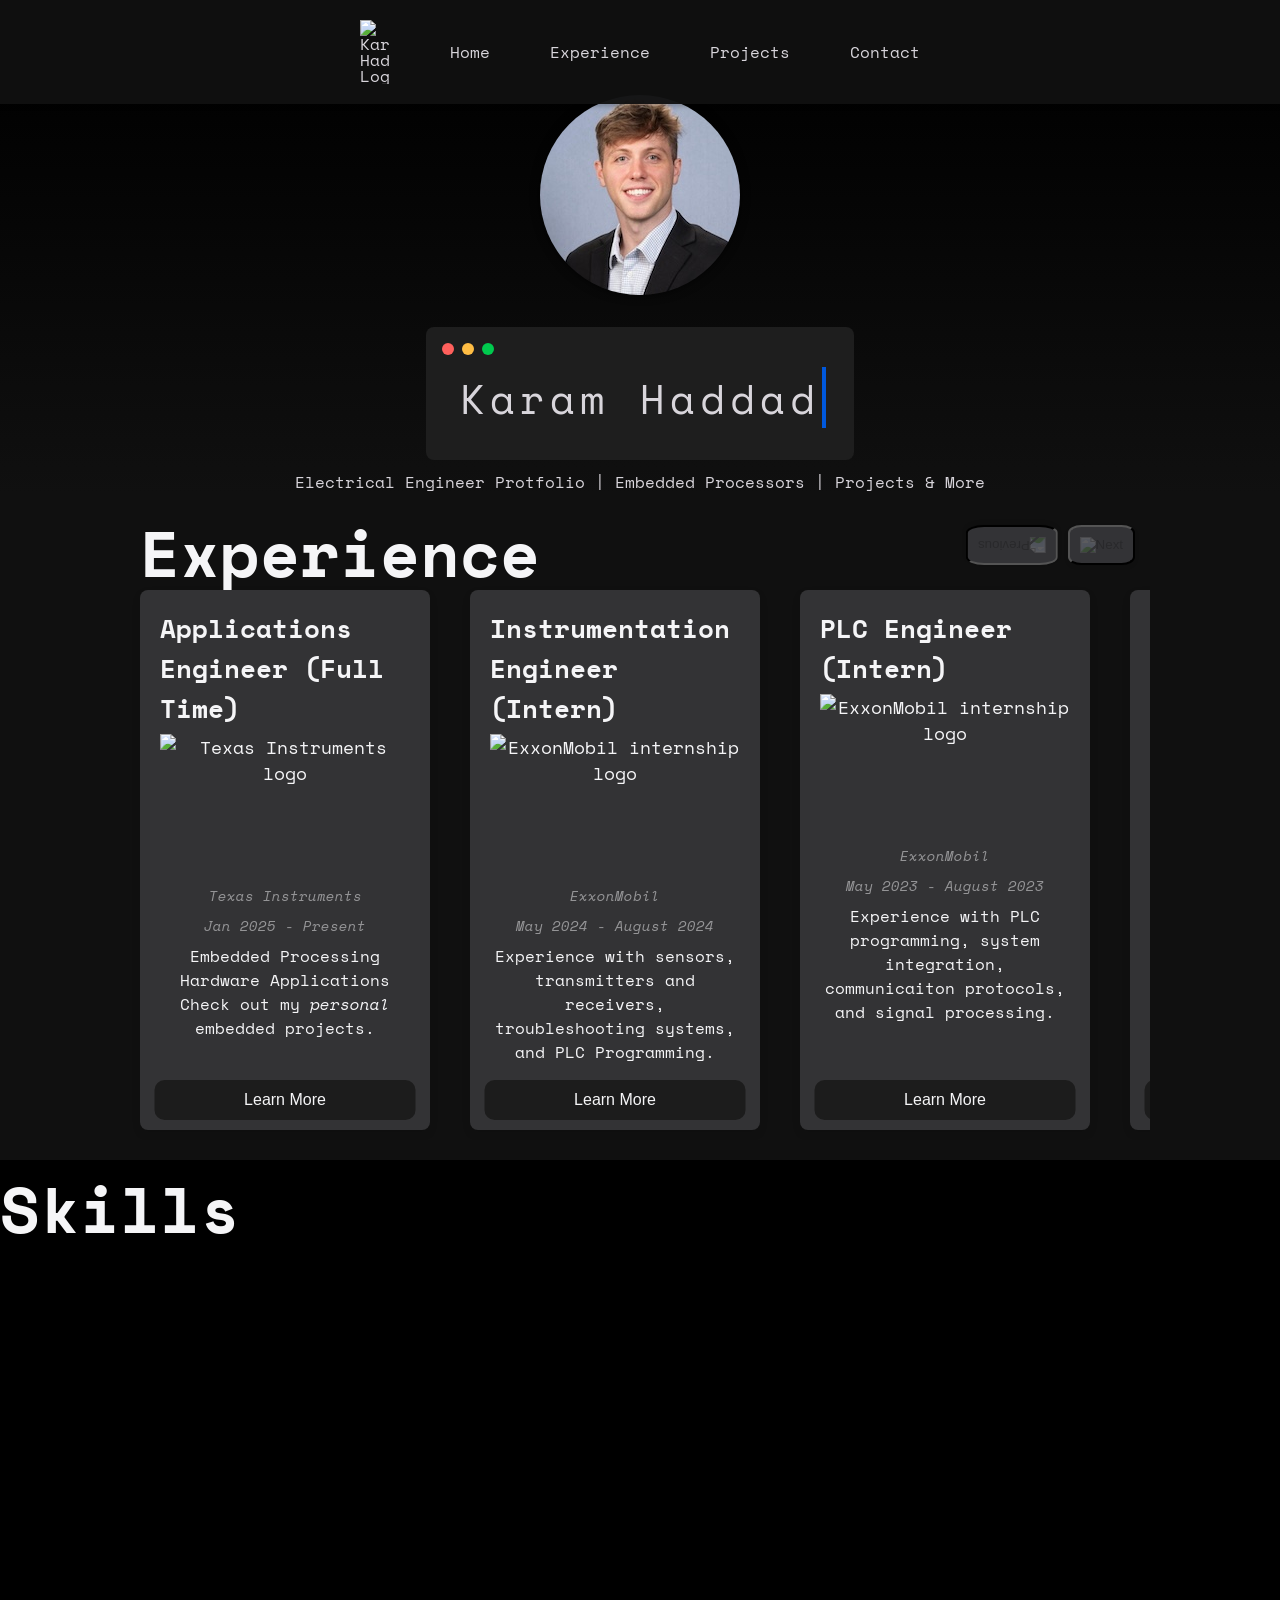
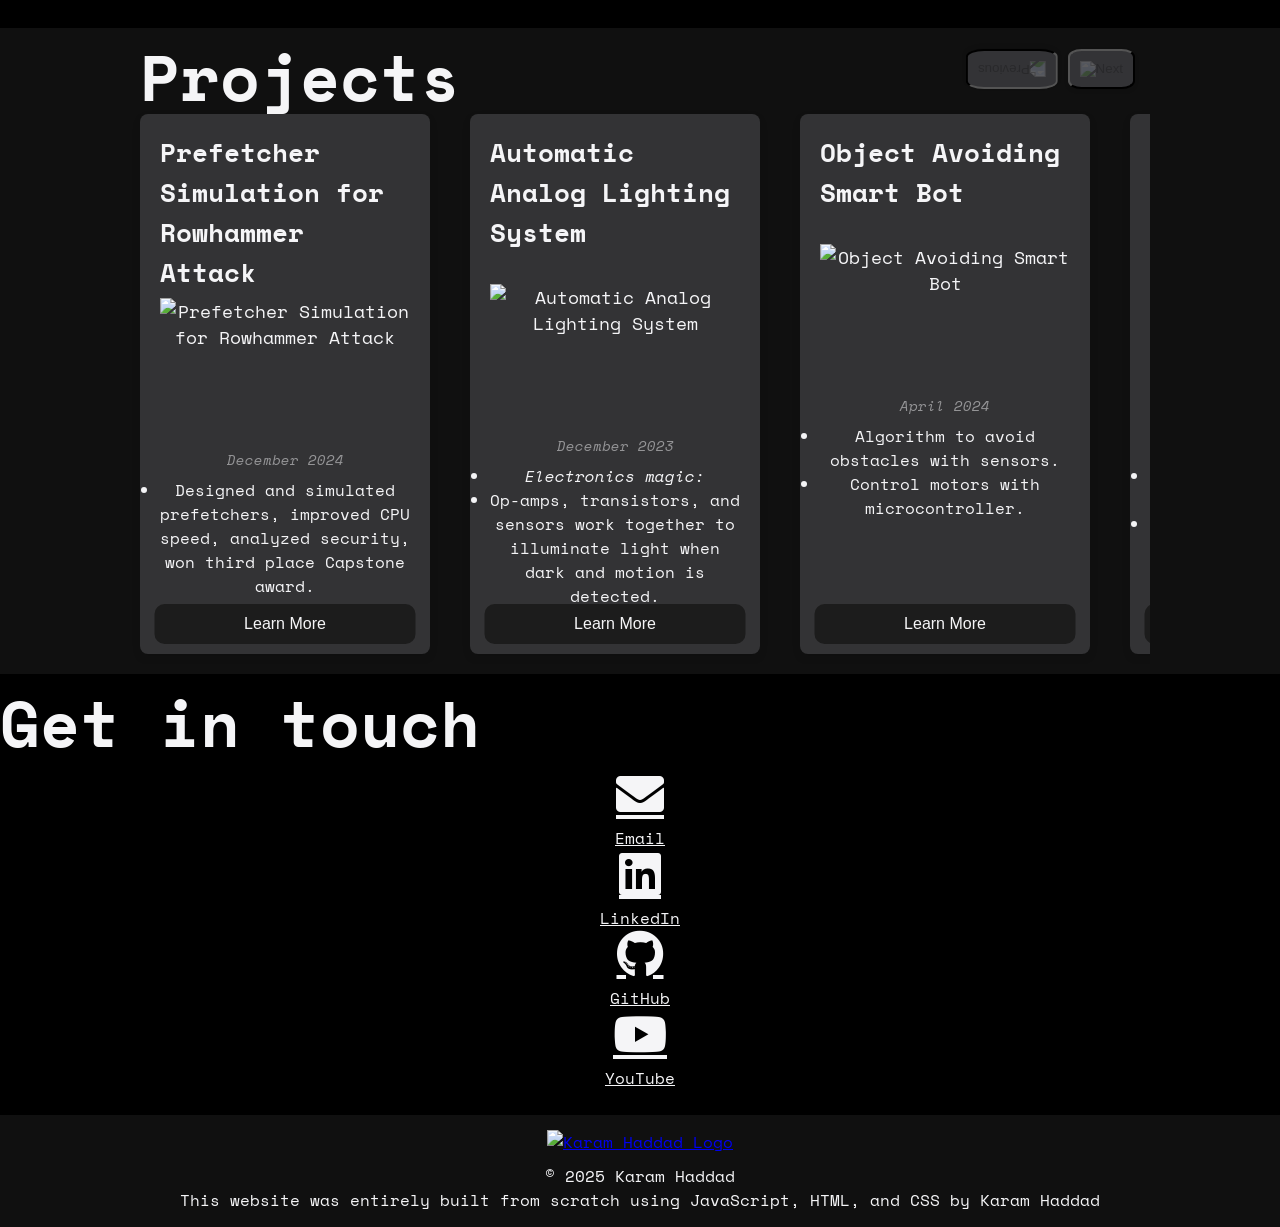
==== index.html @ b3f5550c "exxon more seo, front page has a brief about me now." ====
<!DOCTYPE html>
<html lang="en">
<head>
  <meta charset="UTF-8">
  <meta name="viewport" content="width=device-width, initial-scale=1.0">
  <meta name="description" content="Karam Haddad - Electrical Engineer, and Texas A&M University graduate. Explore my projects, experience, and skills online.">
  <meta name="keywords" content="Karam Haddad, Electrical Engineer, Texas A&M University, engineering projects, portfolio">
  <meta name="author" content="Karam Haddad">
  <meta name="robots" content="index, follow">

  <!-- Open Graph -->
  <meta property="og:title" content="Karam Haddad">
  <meta property="og:description" content="Explore the portfolio of Karam Haddad, featuring engineering projects, and more.">
  <meta property="og:image" content="https://karamhaddad.com/header/kh_logo.png">
  <meta property="og:url" content="https://karamhaddad.com/">

  <!-- Twitter Card -->
  <meta name="twitter:card" content="summary_large_image">
  <meta name="twitter:title" content="Karam Haddad - Electrical Engineer Portfolio">
  <meta name="twitter:description" content="Explore Karam Haddad’s projects and experience in electrical engineering and more.">
  <meta name="twitter:image" content="https://karamhaddad.com/header/kh_logo.png">

  <!-- Canonical URL -->
  <link rel="canonical" href="https://karamhaddad.com/">

  <!-- Structured Data for SEO -->
  <script type="application/ld+json">
  {
    "@context": "https://schema.org",
    "@type": "Person",
    "name": "Karam Haddad",
    "url": "https://karamhaddad.com/",
    "sameAs": [
      "https://www.linkedin.com/in/karamhaddad",
      "https://github.com/karamhaddad",
      "https://www.youtube.com/channel/UCna_nPUbdNWrsZOvGvtCvCA"
    ],
    "jobTitle": "Electrical Engineer",
    "alumniOf": {
      "@type": "CollegeOrUniversity",
      "name": "Texas A&M University"
    }
  }
  </script>

  <!-- Tailwind CSS for styling -->
  <script src="https://cdn.tailwindcss.com"></script>

  <!-- Your CSS Files -->
  <link rel="stylesheet" type="text/css" href="css/style.css">
  <link rel="stylesheet" type="text/css" href="css/nav.css">
  <link rel="stylesheet" type="text/css" href="css/head.css">
  <link rel="stylesheet" type="text/css" href="css/experience.css">
  <link rel="stylesheet" type="text/css" href="css/contact.css">
  <link rel="stylesheet" href="scroll_progress/scroll_progress.css">

  <title>Karam Haddad - Electrical Engineer Portfolio</title>

  <link rel="icon" type="image/x-icon" href="header/kh_logo.png">
  
  <!-- Font Awesome -->
  <link rel="stylesheet" href="https://cdnjs.cloudflare.com/ajax/libs/font-awesome/5.15.3/css/all.min.css">
  
  <!-- Include Space Mono from Google Fonts -->
  <link href="https://fonts.googleapis.com/css2?family=Space+Mono:wght@400;700&display=swap" rel="stylesheet">
  
  <!-- Global Font Settings -->
  <style>
    /* Set Space Mono as the default font for the entire body */
    body {
      font-family: 'Space Mono', monospace;
    }
    /* Ensure the #skills section uses Space Mono (overriding Tailwind classes) */
    #skills {
      font-family: 'Space Mono', monospace !important;
    }
  </style>
</head>
<body>
  <!-- Skip to content link for accessibility -->
  <a class="skip-link" href="#main-content" style="position:absolute; left:-999px; top:-999px;">Skip to main content</a>

  <!-- Progress bar for scrolling -->
  <div class="progress-container">
      <div class="progress-bar" id="myBar"></div>
  </div>

  <header>
    <!-- Navigation -->
    <nav id="nav" role="navigation" aria-label="Main Navigation">
      <!-- Hamburger Menu Icon for Mobile -->
      <div class="hamburger-icon">
          <a href="#home">
              <img src="header/kh_logo.png" alt="Karam Haddad Logo" class="nav-logo" loading="lazy">
          </a>
          <!-- Menu Icon -->
          <div class="menu-icon" onclick="toggleMenu()" aria-label="Toggle navigation menu" tabindex="0">
              <span class="line line1"></span>
              <span class="line line2"></span>
          </div>
      </div>

      <!-- Mobile Menu -->
      <div class="mobile-menu hidden">
          <a href="#home">Home</a>
          <a href="#experience">Experience</a>
          <a href="#projects">Projects</a>
          <a href="#contact">Contact</a>
      </div>
      <!-- Desktop nav menu -->
      <ul class="desktop-menu">
          <li><a href="#home"><img src="header/kh_logo.png" alt="Karam Haddad Logo" class="nav-logo" loading="lazy"></a></li>
          <li><a href="#home">Home</a></li>
          <li><a href="#experience">Experience</a></li>
          <li><a href="#projects">Projects</a></li>
          <li><a href="#contact">Contact</a></li>
      </ul>
    </nav>
  </header>

  <main id="main-content">
    <!-- Home Section -->
    <section id="home" class="about-me">
        <img src="header/karam_haddad_headshot.jpg" alt="Karam Haddad Headshot" class="headshot" loading="lazy">
        <div class="mac-window">
            <div class="traffic-lights">
                <div class="light red"></div>
                <div class="light yellow"></div>
                <div class="light green"></div>
            </div>
            <div class="typewriter">
                <!-- Typewriter effect for name -->
                <h1 id="name">Karam Haddad</h1>
            </div>
        </div>
        <!-- Uncomment if you wish to include the resume button -->
        <!--
        <a href="https://docs.google.com/document/d/1ZLVUx_X2Up4vq6tpXCSxZeAjEZB9d59mdhuybr0AU9k/edit?usp=sharing" target="_blank">
            <button class="button-64" role="button"><span class="text">My Resume</span></button>
        </a>
        -->
        <p class="about-me-tagline mt-2 text-lg text-gray-300 text-center">
        Electrical Engineer Protfolio | Embedded Processors | Projects & More</p>
    </section>

    <!-- Experience Section -->
    <section id="experience" class="experience">
        <div class="header-container">
            <div class="title-container">
                <h1 id="top-page-exp">Experience</h1>
                <div class="btns">
                    <button id="exp-pre-btn" class="pre-btn"><img src="images/arrow.png" alt="Previous" loading="lazy"></button>
                    <button id="exp-nxt-btn" class="nxt-btn"><img src="images/arrow.png" alt="Next" loading="lazy"></button>
                </div>
            </div>
        </div>
        <section class="experience">
            <div id="experience-container" class="experience-container">
                <div class="experience-card">
                    <div class="experience-info">
                        <h2 class="experience-brand">Applications Engineer (Full Time)</h2>
                        <div class="experience-image">
                            <img src="experience/txn.png" class="experience-thumb" alt="Texas Instruments logo" loading="lazy">
                        </div>
                        <p class="experience-date">
                            <em>Texas Instruments</em>
                        </p>
                        <p class="experience-date">
                            <em>Jan 2025 - Present</em>
                        </p>
                        <p class="experience-description">
                            Embedded Processing Hardware Applications<br>
                            Check out my <em>personal</em> embedded projects.
                        </p>
                    </div>
                    <a href="index.html#projects"><button class="card-btn">Learn More</button></a>
                </div>
                <div class="experience-card">
                    <div class="experience-info">
                        <h2 class="experience-brand">Instrumentation Engineer (Intern)</h2>
                        <div class="experience-image">
                            <img src="experience/ExxonMobil1.webp" class="experience-thumb" alt="ExxonMobil internship logo" loading="lazy">
                        </div>
                        <p class="experience-date">
                            <em>ExxonMobil</em>
                        </p>
                        <p class="experience-date">
                            <em>May 2024 - August 2024</em>
                        </p>
                        <p class="experience-description">
                            Experience with sensors, transmitters and receivers, troubleshooting systems, and PLC Programming.
                        </p>
                    </div>
                    <a href="exxon_experience/exxon.html#instrumentation"><button class="card-btn">Learn More</button></a>
                </div>
                <div class="experience-card">
                    <div class="experience-info">
                        <h2 class="experience-brand">PLC Engineer (Intern)</h2>
                        <div class="experience-image">
                            <img src="experience/ExxonMobil1.webp" class="experience-thumb" alt="ExxonMobil internship logo" loading="lazy">
                        </div>
                        <p class="experience-date">
                            <em>ExxonMobil</em>
                        </p>
                        <p class="experience-date">
                            <em>May 2023 - August 2023</em>
                        </p>
                        <p class="experience-description">
                            Experience with PLC programming, system integration, communicaiton protocols, and signal processing.
                        </p>
                    </div>
                    <a href="exxon_experience/exxon.html"><button class="card-btn">Learn More</button></a>
                </div>

                <div class="experience-card">
                    <div class="experience-info">
                        <h2 class="experience-brand">B.S. in Electrical Engineering</h2>
                        <div class="experience-image">
                            <img src="experience/tamu.png" class="experience-thumb" alt="Texas A&M University logo" loading="lazy">
                        </div>
                        <p class="experience-date">
                            <em>Texas A&M University</em>
                        </p>
                        <p class="experience-date">
                            <em>Fall 2020 - Fall 2024</em>
                        </p>
                        <p class="experience-description">
                            Relevant coursework:<br>
                            Analog Electronics<br>
                            Digital Electronics<br>
                            IC Design<br>
                            Material Electronics<br>
                        </p>
                    </div>
                    <a href="experience.html#tamuelen"><button class="card-btn">Learn More</button></a>
                </div>

                <div class="experience-card">
                    <div class="experience-info">
                        <h2 class="experience-brand">Minor in Computer Science</h2>
                        <div class="experience-image">
                            <img src="experience/tamu.png" class="experience-thumb" alt="Texas A&M University logo" loading="lazy">
                        </div>
                        <p class="experience-date">
                            <em>Texas A&M University</em>
                        </p>
                        <p class="experience-date">
                            <em>Fall 2020 - Fall 2024</em>
                        </p>
                        <p class="experience-description">
                            Relevant coursework:<br>
                            Data Structures and Algorithms<br>
                            Computer Architecture<br>
                            Machine Learning<br>
                        </p>
                    </div>
                    <a href="experience.html#tamucs"><button class="card-btn">Learn More</button></a>
                </div>
            </div>
        </section>
    </section>

    <!-- Skills Section -->
    <section id="skills" class="bg-custom text-white font-sans p-5 text-center">
        <h1 id="top-page-skills">Skills</h1>
        <div class="container mx-auto">
            <div class="grid grid-cols-2 md:grid-cols-3 lg:grid-cols-4 gap-4 justify-center">
                <!-- Technical Skills -->
                <div class="col-span-2 md:col-span-3 lg:col-span-4">
                    <h3 class="font-semibold text-lg">Technical Skills:</h3>
                    <div class="flex flex-wrap gap-2 mt-2 justify-center">
                        <div class="flex items-center gap-2 bg-purple-500 px-3 py-1 rounded">
                            <i class="fas fa-microchip"></i>
                            <span>Embedded Systems</span>
                        </div>
                        <div class="flex items-center gap-2 bg-yellow-600 px-3 py-1 rounded">
                            <i class="fas fa-chart-bar"></i>
                            <span>Data Analysis</span>
                        </div>
                        <div class="flex items-center gap-2 bg-indigo-500 px-3 py-1 rounded">
                            <i class="fas fa-wave-square"></i>
                            <span>Analog/Digital Processing</span>
                        </div>
                        <div class="flex items-center gap-2 bg-pink-500 px-3 py-1 rounded">
                            <i class="fas fa-sliders-h"></i>
                            <span>Control Systems</span>
                        </div>
                        <div class="flex items-center gap-2 bg-green-600 px-3 py-1 rounded">
                            <i class="fas fa-tools"></i>
                            <span>Instrumentation</span>
                        </div>
                    </div>
                </div>
                
                <!-- Programming Languages -->
                <div class="col-span-2 md:col-span-3 lg:col-span-4 mt-4">
                    <h3 class="font-semibold text-lg">Programming Languages:</h3>
                    <div class="flex flex-wrap gap-2 mt-2 justify-center">
                        <div class="flex items-center gap-2 bg-purple-500 px-3 py-1 rounded">
                            <i class="fab fa-cuttlefish"></i><i class="fab fa-plus"></i>
                            <span>C/C++</span>
                        </div>
                        <div class="flex items-center gap-2 bg-yellow-500 px-3 py-1 rounded">
                            <i class="fab fa-python"></i>
                            <span>Python</span>
                        </div>
                        <div class="flex items-center gap-2 bg-red-600 px-3 py-1 rounded">
                            <i class="fab fa-java"></i>
                            <span>Java</span>
                        </div>
                    </div>
                </div>
    
                <!-- Tools and Frameworks -->
                <div class="col-span-2 md:col-span-3 lg:col-span-4 mt-4">
                    <h3 class="font-semibold text-lg">Tools and Frameworks:</h3>
                    <div class="flex flex-wrap gap-2 mt-2 justify-center">
                        <div class="flex items-center gap-2 bg-yellow-400 px-3 py-1 rounded">
                            <i class="fab fa-git-alt"></i>
                            <span>Git</span>
                        </div>
                        <div class="flex items-center gap-2 bg-green-500 px-3 py-1 rounded">
                            <i class="fas fa-plug"></i>
                            <span>Multimeters</span>
                        </div>
                        <div class="flex items-center gap-2 bg-gray-600 px-3 py-1 rounded">
                            <i class="fas fa-terminal"></i>
                            <span>Unix/Linux CL</span>
                        </div>
                        <div class="flex items-center gap-2 bg-red-400 px-3 py-1 rounded">
                            <i class="fab fa-aws"></i>
                            <span>AWS (basics)</span>
                        </div>
                    </div>
                </div>
            </div>
        </div>
    </section>

    <!-- Projects Section -->
    <section id="projects" class="projects">
        <div class="header-container">
            <div class="title-container">
                <h1 id="top-page-projects">Projects</h1>
                <div class="btns">
                    <button id="proj-pre-btn" class="pre-btn"><img src="images/arrow.png" alt="Previous" loading="lazy"></button>
                    <button id="proj-nxt-btn" class="nxt-btn"><img src="images/arrow.png" alt="Next" loading="lazy"></button>
                </div>
            </div>
        </div>
        <section class="experience">
            <div id="projects-container" class="experience-container">
                <div class="experience-card">
                    <div class="experience-info">
                        <h2 class="experience-brand">Prefetcher Simulation for Rowhammer Attack</h2>
                        <div class="experience-image">
                            <img src="projects/pref.png" class="experience-thumb" alt="Prefetcher Simulation for Rowhammer Attack" loading="lazy">
                        </div>
                        <p class="experience-date">
                            <em>December 2024</em>
                        </p>
                        <div class="experience-description">
                            <ul>
                                <li>Designed and simulated prefetchers, improved CPU speed, analyzed security, won third place Capstone award.</li>
                            </ul>
                        </div>
                    </div>
                    <a href="rowhammer_project/prefetcher.html"><button class="card-btn">Learn More</button></a>
                </div>

                <div class="experience-card">
                    <div class="experience-info">
                        <h2 class="experience-brand">Automatic Analog Lighting System</h2><br>
                        <div class="experience-image">
                            <img src="projects/auto_light.png" class="experience-thumb" alt="Automatic Analog Lighting System" loading="lazy">
                        </div>
                        <p class="experience-date">
                            <em>December 2023</em>
                        </p>
                        <div class="experience-description">
                            <ul>
                                <li><em>Electronics magic:</em></li>
                                <li>Op-amps, transistors, and sensors work together to illuminate light when dark and motion is detected.</li>
                            </ul>
                        </div>
                    </div>
                    <a href="projects.html#light"><button class="card-btn">Learn More</button></a>
                </div>

                <div class="experience-card">
                    <div class="experience-info">
                        <h2 class="experience-brand">Object Avoiding Smart Bot</h2><br>
                        <div class="experience-image">
                            <img src="projects/pi_pico.png" class="experience-thumb" alt="Object Avoiding Smart Bot" loading="lazy">
                        </div>
                        <p class="experience-date">
                            <em>April 2024</em>
                        </p>
                        <div class="experience-description">
                            <ul>
                                <li>Algorithm to avoid obstacles with sensors.</li>
                                <li>Control motors with microcontroller.</li>
                            </ul>
                        </div>
                    </div>
                    <a href="car_project/car.html"><button class="card-btn">Learn More</button></a>
                </div>

                <div class="experience-card">
                    <div class="experience-info">
                        <h2 class="experience-brand">Alarm Clock and Weather Tracking</h2><br>
                        <div class="experience-image">
                            <img src="projects/clock.png" class="experience-thumb" alt="Alarm Clock and Weather Tracking" loading="lazy">
                        </div>
                        <p class="experience-date">
                            <em>January 2024</em>
                        </p>
                        <div class="experience-description">
                            <ul>
                                <li>Seven-segment display from scratch.</li>
                                <li>Algorithm for displaying info.</li>
                            </ul>
                        </div>
                    </div>
                    <a href="projects.html#clock"><button class="card-btn">Learn More</button></a>
                </div>

                <div class="experience-card">
                    <div class="experience-info">
                        <h2 class="experience-brand">Web Developing & Portfolio</h2><br>
                        <div class="experience-image">
                            <img src="projects/seo.png" class="experience-thumb" alt="Web Developing & Portfolio" loading="lazy">
                        </div>
                        <p class="experience-date">
                            <em>February 2024</em>
                        </p>
                        <div class="experience-description">
                            Developed websites and helped drive to the top of search engine results.<br>
                            <br>Learned SEO, HTML, CSS, JS.
                        </p>
                    </div>
                    <a href="projects.html#seo"><button class="card-btn">Learn More</button></a>
                </div>
            </div>
        </section>
    </section>

    <!-- Contact Section -->
    <section id="contact" class="bg-custom text-white p-5 py-0 text-center">
        <h1 id="top-page-contact">Get in touch</h1>
        <div class="flex justify-center gap-10">
            <!-- Email -->
            <a href="mailto:karam.haddad.30@gmail.com" class="contact-icon" aria-label="Email">
                <i class="fas fa-envelope fa-3x"></i>
                <span>Email</span>
            </a>

            <!-- LinkedIn -->
            <a href="https://www.linkedin.com/in/karamhaddad" target="_blank" class="contact-icon" aria-label="LinkedIn">
                <i class="fab fa-linkedin fa-3x"></i>
                <span>LinkedIn</span>
            </a>

            <!-- GitHub -->
            <a href="https://github.com/karamhaddad" target="_blank" class="contact-icon" aria-label="GitHub">
                <i class="fab fa-github fa-3x"></i>
                <span>GitHub</span>
            </a>

            <!-- YouTube -->
            <a href="https://www.youtube.com/channel/UCna_nPUbdNWrsZOvGvtCvCA" target="_blank" class="contact-icon" aria-label="YouTube">
                <i class="fab fa-youtube fa-3x"></i>
                <span>YouTube</span>
            </a>
        </div>
    </section>
  </main>

  <footer>
      <a href="#home">
          <img src="header/kh_logo.png" alt="Karam Haddad Logo" class="footer-logo" loading="lazy">
      </a>
      <p>&copy; 2025 Karam Haddad</p>
      <p>This website was entirely built from scratch using JavaScript, HTML, and CSS by Karam Haddad</p>
  </footer>

  <script src="script.js"></script>
  <script src="scroll_progress/scroll_progress.js"></script>
</body>
</html>
---- css/style.css ----
/* Resets margin and padding for all elements */
* {
  margin:0px;
  padding:0px;
}

/* Smooth scrolling behavior for the whole page */
html {
    scroll-behavior: smooth;
    scroll-padding-top: 65px;

    /*scroll bar design vertical.*/
    scrollbar-width: thin; /* Can be "auto", "thin", or "none" */
    scrollbar-color: #555 #333; /* Thumb and track color */
}

/*General styling for body*/
body {
    margin: 0;
    padding: 0;
    background-color: #000000;
}

#top-page-skills{
  font-size: 65px;
  color: #F5F5F7;
}

.bg-custom{
  /*CSS rule for the custom background color TAILWIND*/
  background-color: #000000;
}

.projects{
  background-color: #101010;
}

#top-page-projects{
  z-index:5; /*this is so its above the carousel*/
  margin-bottom: -30px;
  font-size: 65px;
  color: #F5F5F7;
}

footer{
  text-align: center;
  color: #F5F5F7;
  background-color: #101010;
  padding:15px;
}

.footer-logo{
  width: 40px;
  margin:auto;
  padding-bottom:10px; 
}

/* Small screens (phones)*/
@media screen and (max-width: 600px) {
  /*make footer text smaller*/
  footer{
    font-size: 0.8em;
  }
  
}
---- css/nav.css ----
/* Resets margin and padding for all elements */
* {
  margin:0px;
  padding:0px;
}
main#main-content {
  padding-top: 65px; /* Adjust this value based on your nav bar's actual height */
}

/* Styling for the navigation bar DESKTOP============================================================VVVVVV*/
nav {
  /*make the background black but also slightly backdrop blur */
  background-color: rgba(16, 16, 16, 0.96);
  overflow: hidden;
  text-align: center;
  z-index: 10; /* Keeps it above everything */
  position: fixed;
  width:100%;
  top: 0; /* Sticks to the top */
  height: auto;
  box-shadow: 0 3px 4px rgba(0, 0, 0, 0.211); /* Soft shadow */
}

/* Removes default list styles and sets margin and padding for navigation list */
nav ul {
  font-weight: bold;
  padding: 0;
  margin: 0;
  list-style-type: none; /* Removes default bullet points */
}

/* Styling for navigation list items */
nav ul li {
  color:#d8d5db;
  display: inline-block;
  padding: 10px 15px;
  line-height: 1;
  vertical-align: top;
  
  display: flex;
  align-items: center;
  justify-content: center;
  font-weight: 200;
}


/* Hover effect for navigation list items */
nav ul li:hover {
  font-weight: 900;
}

/*END OF DESKTOP NAV DESIGN============================================================^^^^^*/

/*STYLING FOR THE MOBILE NAVIGATION BAR============================================================VVVVV*/
/* Hamburger Icon */
.hamburger-icon {
  display: none;
  cursor: pointer;
  font-size: 30px;
  color: #d8d5db;
}

/* Mobile Menu */
.mobile-menu {
  position: fixed;
  top: 0;
  right: -100%; /* Start off the screen */
  height: 100vh;
  width: 250px;
  background-color: rgba(16, 16, 16, 0.88);
  -webkit-backdrop-filter: blur(10px); /* Add this line first, it fixes blur for Safari*/
   backdrop-filter: blur(10px);  /* This line activates blur*/
  
  transition: right 0.3s ease-out;
  z-index: 19;
  display: flex;
  flex-direction: column;
  padding-top: 45px; /* Adjust based on your nav height */
}

.mobile-menu a {
  padding: 20px;
  color: #d8d5db;
  text-decoration: none;
  border-bottom: 1px solid #444;
  font-size: 20px;
}

.nav-logo{
/*make sure size is good for logo in the nav bar.*/
  width: 30px;
}

.desktop-menu {
  display: flex;
  align-items: center; /* This ensures all items in the menu are vertically centered */
  justify-content: center; /* Center menu items horizontally if needed */
  padding: 0;
  margin: 0;
  list-style-type: none;
}

.desktop-menu a {
  display: flex;
  align-items: center; /* Aligns the text and logo vertically */
  text-decoration: none;
  color: #d8d5db;
  padding: 10px 15px;
}

.menu-icon {
  display: flex;
  flex-direction: column;
  justify-content: space-around;
  margin-top:5px;
  width: 30px;
  height: 20px;
  cursor: pointer;
  z-index: 20; /* Ensures the icon is clickable and above other content */
  margin-right: 10px;
}

.line {
  background-color: #d8d5db;
  height: 3px;
  width: 100%;
  transition: transform 0.5s ease, opacity 0.5s ease; /* Smooth transition for the animation */
}

/* Adjustments for transforming lines into X with perfect intersection */
.menu-icon.open .line1 {
  transform: translateY(1px) rotate(45deg); /* Adjust translateY value for perfect intersection */
}

.menu-icon.open .line2 {
  transform: translateY(-9px) rotate(-45deg); /* Adjust translateY value for perfect intersection */
}
/*END OF MOBILE NAVIGATION BAR STYLING============================================================^^^^^*/

/* Adjusting visibility on smaller screens */
@media (max-width: 768px) {
  nav{
    padding: 6px; /*makes the mobile nav bar a little bigger*/
  }
  .mobile-menu a{
    /*make font slightly smaller*/
    font-size: 1.2em;
  }
  .hamburger-icon {
    display: flex;
    justify-content: space-between;
    padding: 10px 15px;
    z-index: 20; /* Ensure it's higher than the mobile-menu's z-index */
    position: relative; /* z-index works on positioned elements (position:absolute, position:relative, or position:fixed) */
  }
  .desktop-menu {
    display: none;
  }
  .mobile-menu.hidden {
    display: flex;
  }
  .nav-logo{
    margin-left:10px;
  }
}
---- css/head.css ----
/* Resets margin and padding for all elements */
* {
  margin:0px;
  padding:0px;
}

/* Styling for the profile section */
.about-me{
  margin: 0;
  padding: 0;
  width: 100%;
  background-image: linear-gradient(rgba(0, 0, 0, 0.75), rgb(16, 16, 16)),
  url(../banner.jpeg);
  background-size: cover;
  background-position: center;

  color:#d8d5db;
  display: flex;
  flex-direction: column;
  align-items: center;
  justify-content: center;
  text-align: center;
}

.headshot{
  border-radius: 50%; /* Makes the image round */
  width: 200px;
  height: 200px;
  box-shadow: 0px 0px 10px 0px rgba(0,0,0,0.75);
  margin-top: 30px;
}

.mac-window{
  background: #1e1e1e;
  border-radius:8px;
  padding: 2rem;
  padding-top: 2.5rem; /*to make room for the traffic light*/
  position:relative;
  margin: 2rem auto 10px auto; /*top, right, bottom, left.*/
  width: max-content;
}
.traffic-lights {
  /* Styling for the window control buttons */
  position: absolute;
  top: 1rem;
  left: 1rem;
  display: flex;
  gap: 0.5rem;
}
.traffic-lights .light {
  /* Common styling for all lights */
  height: 12px;
  width: 12px;
  border-radius: 50%;
}
.light.red {
  background: #ff605c;
}
.light.yellow {
  background: #ffbd44;
}
.light.green {
  background: #00ca4e;
}

/*typewriter effect*/
@keyframes typing {
  /*Typing effect from nothing to full width text.*/
  from { width: 0; }
  to { width: 100%; }
}
@keyframes blink-caret {
  /*Blinking cursor effect from transparent to colored.*/
  from, to { border-color: transparent; } 
  50% { border-color: #0058DD; }
}
.typewriter h1 {
  /* Styling for typewriter effect */
  font-weight:normal; /*instead of usual bold for h1*/
  padding-top:2px;
  font-size: 2.5em;

  overflow: hidden;
  white-space: nowrap; /*keeps it on one line*/
  margin: 0 auto; /*centers it*/
  letter-spacing: .15em; 
  animation: typing 3s steps(12, end) forwards, blink-caret 1s step-end infinite;
  border-right: .1em solid #0058DD; /* The typewriter cursor */
}

/* BUTTON CSS RESUME */

.text{
  font-size: 1.2em;
  font-color: #F5F5F7;
}

.button-64 {
  margin-bottom: 35px;
  margin-top:10px;

  align-items: center;
  background-image: linear-gradient(144deg,#f02ea9, #e92ef0 50%,#af2ef0);
  border: 0;
  border-radius: 8px;
  box-shadow: rgba(152, 65, 252, 1) 0 9px 35px -13px;
  box-sizing: border-box;
  display: flex;
  justify-content: center;
  line-height: 1em;
  z-index: 100;
  padding: 3px; /*outline outside the button*/
  text-decoration: none;
  user-select: none;
  -webkit-user-select: none;
  touch-action: manipulation;
  white-space: nowrap;
  cursor: pointer;
}

.button-64:active,
.button-64:hover {
  outline: 0;
}

.button-64 span {
  background-color: #1e1e1e;
  border-radius: 6px;
  height: 100%;
  transition: 300ms;
  padding:10px;
}

.button-64:hover span {
  background: none;
}
/*make the button-64 itself smaller not the text inside it*/

/*END OF BUTTON CSS*/

/* Small screens (phones)*/
@media (max-width: 600px) {
  /*all h1 needs to be smaller on phones*/
  h1{
    font-size: 2.5em !important;
  }
  /*make headshot smaller*/
  .headshot{
    width: 160px;
    height: 160px;
  }
  .button-85{
    font-size: 0.8em !important;
  }
  .typewriter h1{
    /*make it important*/
    font-size: 30px !important;
  }
}
---- css/experience.css ----
/*CAROUSEL OF THIS SECTION ALSO APPLIES TO THE PROJECTS SECTION*/
/* Resets margin and padding for all elements */
* {
  margin:0px;
  padding:0px;
}

#top-page-exp{
  z-index:5; /*this is so its above the carousel*/
  margin-bottom: -30px; /*lower it to get to the carousel*/
  font-size: 65px;
  color:#F5F5F7;
}

/* Styling for the Experience section */
.experience {
  position: relative;
  background-color: #101010;
  padding: 10px 0;
}

.experience-container {
  display: grid;
  grid-template-columns: 1fr 1fr;
  gap: 20px;
  width: 100%; /*this line is used to make the container full width*/
  max-width: 1000px; /*TODO: check later to make it always full and centered*/
  margin: auto;
  text-align: center;

  display: flex;
  overflow-x: auto; /* Allows horizontal scrolling */
  scroll-snap-type: x mandatory; /* Enables snapping */
  -webkit-overflow-scrolling: touch; /* Smooth scrolling on touch devices */
  scroll-padding-left: 14vw; /*adjusted to show a little of the prev and next card.*/

  /*styling for the bar itself*/
  scrollbar-width: thin; /* "auto" or "thin" */
  scrollbar-color: #555 #333; /* thumb and track color */
}

.experience-details {
  background-color: #2d3142;
  border-radius: 15px;
  color: #d8d5db;
  box-shadow: 0px 5px 15px rgba(0, 0, 0, 0.3);
  padding: 20px;
  display: flex;
  flex-direction: column;
  justify-content: flex-start; /* Aligns children to the start */
  align-items: center; /* Center aligns children horizontally */
  height: 100%; /* Ensure this is set to allow space distribution */
}

.experience-details ul {

}

.experience-details li {
  text-align: center; /* Aligns text to the left */
}

.company-img {
  width: 100%;
  height: auto;
  align-self: center; /* Center logo in the grid area */
  justify-self: center; /* Center logo in the grid area */
}

.experience-brand {
  font-weight: 900;
  /*make margin top -5, bottom 0, left and right auto, so it centers it*/
  margin: -2px auto 6px auto;
  text-align: left;
}

/*STYLING FOR THE CAROUSEL-----------=-=-=-=-=-=-=-=-=-=-=-=-=-=-=-=-=-=-=-=-=-=-=*/
.experience{
  position: relative;
  overflow: hidden;
} 
.experience-container {
  padding:10px;
  display: flex;
  overflow-x: auto;
  scroll-behavior: smooth;
  overflow-y: hidden; /* Prevent vertical scrolling */
}


.experience-card {
  position:relative;
  
  flex: 0 0 auto; /* first two numbers are for flex-grow and flex-shrink, the last one is for flex-basis which helps to set the width of the card */
  width: 250px;
  height: 500px;
  margin-right: 20px;
  padding: 20px; /* Add padding */
  padding-bottom:500;
  background-color: #333335; /*CHANGE LATER Add background color */
  border-radius: 8px; /* Round the corners */
  box-shadow: 0 4px 8px rgba(0,0,0,0.1); /* Add a shadow */
  transition: transform 0.3s ease, box-shadow 0.3s ease; /* Smooth transitions */

  scroll-snap-align: start; /* Snaps the start of the element to the scroll container's snapport */

}

.experience-image {
  position: relative; /*this line is used to position the discount tag and the button*/
  width: 100%;
  height: 150px;
  overflow: hidden; /*this line is used to hide the overflowing content*/
  object-fit: contain; /*this line is used to make the image fit the container*/
}

.experience-thumb {
width: 100%;
height: 100%;
object-fit: contain; /*this line is used to make the image fit the container*/
}

.experience-info{
  color: #F5F5F7;
  display: flex;
  flex-direction: column; /*this helps us align everything vertically in a flex*/
  align-items: center; /*center all items inside*/

  font-size: 1.1em;
}

.experience-date {
  display: block; /* Ensure these are on new lines */
  width: 100%;
  height: 20px;
  line-height: 10px;
  overflow: hidden;
  opacity: 0.5;
  margin-bottom: 3px;
  margin-top:7px;
  font-size: 0.8em;
}

.experience-description{
  display: block; /* Ensure these are on new lines */
  margin-bottom: 10px; /* Add a bit of margin below each */
  font-weight: 900;
  font-size: 0.9em;
  font-weight:normal;
}

.card-btn {
  /*this section is used to style the button*/
  position: absolute;
  bottom: 0;
  left:50%;
  transform: translateX(-50%);
  margin-bottom:10px;

  font-size:1em;

  border: none;
  width: 90%;
  border-radius: 10px;
  height: 40px;
  background: #1c1c1c;
  color: #F5F5F7;

  transition: box-shadow 0.3s ease-in-out; /* Add transition to the box-shadow property */
}
.card-btn:hover {
  background: #525252;
}

.header-container{
  margin: 0 auto; /*top and bottom margin 0... left and right are auto, so centers it.*/
  max-width: 1000px;
  display: flex;
  justify-content: center;
}

.title-container {
  width:100%;
  display: flex;
  justify-content: space-between;
  align-items: flex-end;
}

.btns {
  display: flex;
  justify-content: flex-end;
  width: 100%;
  margin-left: 2vw; /* Default for smaller screens */
}

.pre-btn, .nxt-btn {
  margin:5px;/*margin left is 0 and margin right is 5px*/
  padding:10px;
  background-color: #333336;
  border-radius: 20%;
  box-shadow: 0 2px 4px rgba(0, 0, 0, 0.1); /* Subtle drop shadow, adjust as needed */
}

.pre-btn{
  transform: rotate(180deg);
}

.pre-btn img, .nxt-btn img {
  opacity: 0.2; /*this line is used to make the previous and next buttons less visible*/
  transition: opacity 0.3s ease-in-out; /* Add a transition to the opacity property */
}

.pre-btn:hover img, .nxt-btn:hover img {
    opacity: 1;
}

/* Small screens (phones)*/
@media (max-width: 600px) { /* Adjust the max-width as needed for targeting phone screens */
  .title-container {
    align-items: center;
    justify-content: center;
  }
  #top-page-exp{
    margin-bottom: 0px;
  }
  .btns {
    display:none; /*no need for the buttons when on the phone*/
  }
  #top-page-projects{
    margin: 0 auto; /*top bottom margin is 0. left and right auto, to center it*/
  }
  /*make experience card smaller*/
  .experience-card {
    width: 200px;
    height: 450px;
    padding-bottom:450px;
  }
  /*make experience text*/
  .experience-info{
    font-size: 0.9em;
  }
  /*make experience button smaller*/
  .card-btn {
    height: 30px;
    font-size: 0.86em;
  }
}
---- css/contact.css ----
/* Resets margin and padding for all elements */
* {
  margin:0px;
  padding:0px;
}

/* Contact Section Styling */
#contact {
  margin-bottom:25px;
  background-color: #000000; /* Custom background color */
  color: #F5F5F7;
}
#top-page-contact{
  font-size: 65px;
  color: #F5F5F7;
}

.contact-icon {
  display: flex;
  flex-direction: column;
  align-items: center;
  color: #F5F5F7;
  transition: transform 0.3s ease;
}

.contact-icon i {
  transition: color 0.3s ease;
}

.contact-icon span {
  margin-top: 8px;
}

/* Hover Effects for Icons */
.contact-icon:hover {
  transform: translateY(-5px);
}

.contact-icon:hover i.fa-envelope {
  color: #dd4b39; /* Email icon hover color */
}

.contact-icon:hover i.fa-github {
  color: #6cc644; /* GitHub icon hover color */
}

.contact-icon:hover i.fa-linkedin {
  color: #0077b5; /* LinkedIn icon hover color */
}

.contact-icon:hover i.fa-youtube {
  color: #b2071d; /* YouTube icon hover color */
}

/* Small screens (phones)*/
@media (max-width: 600px) {
  /*make the contact icons and text below it smaller*/
  .contact-icon {
    font-size: 0.8em;
  }
}
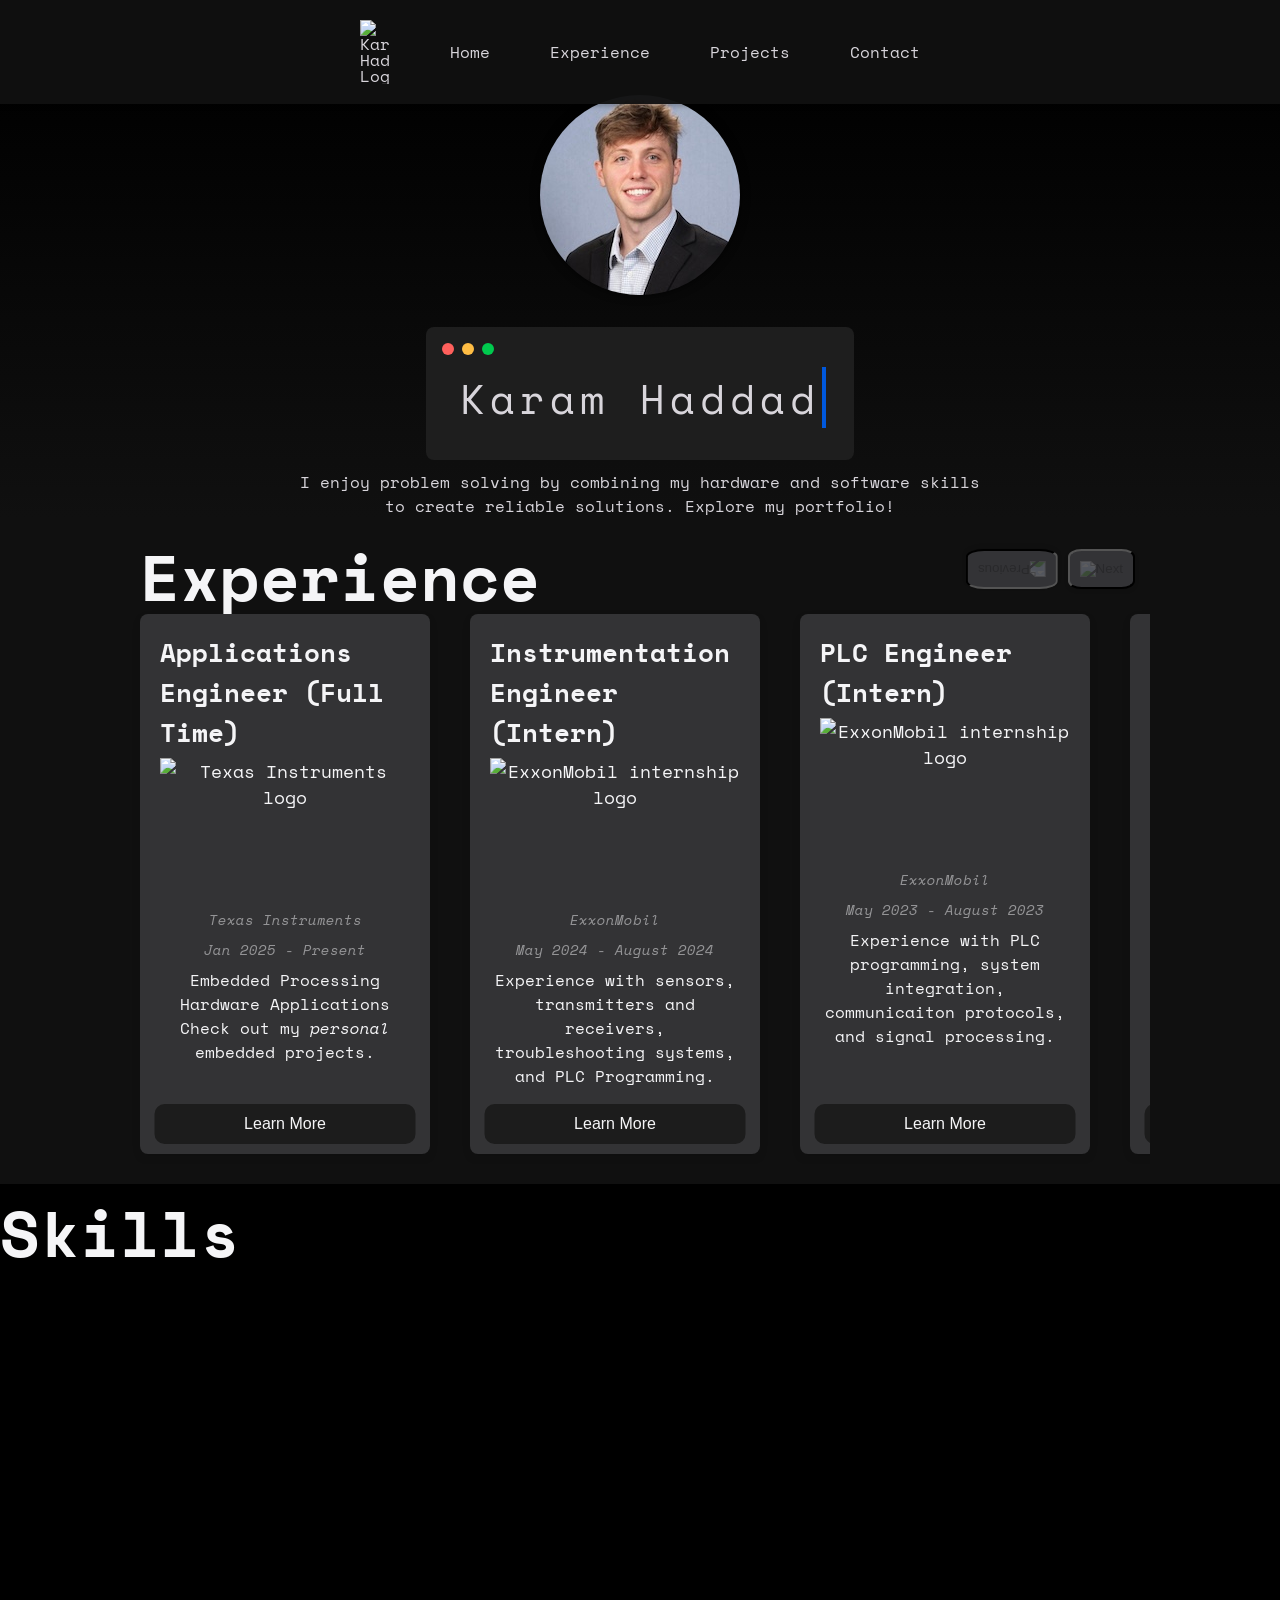
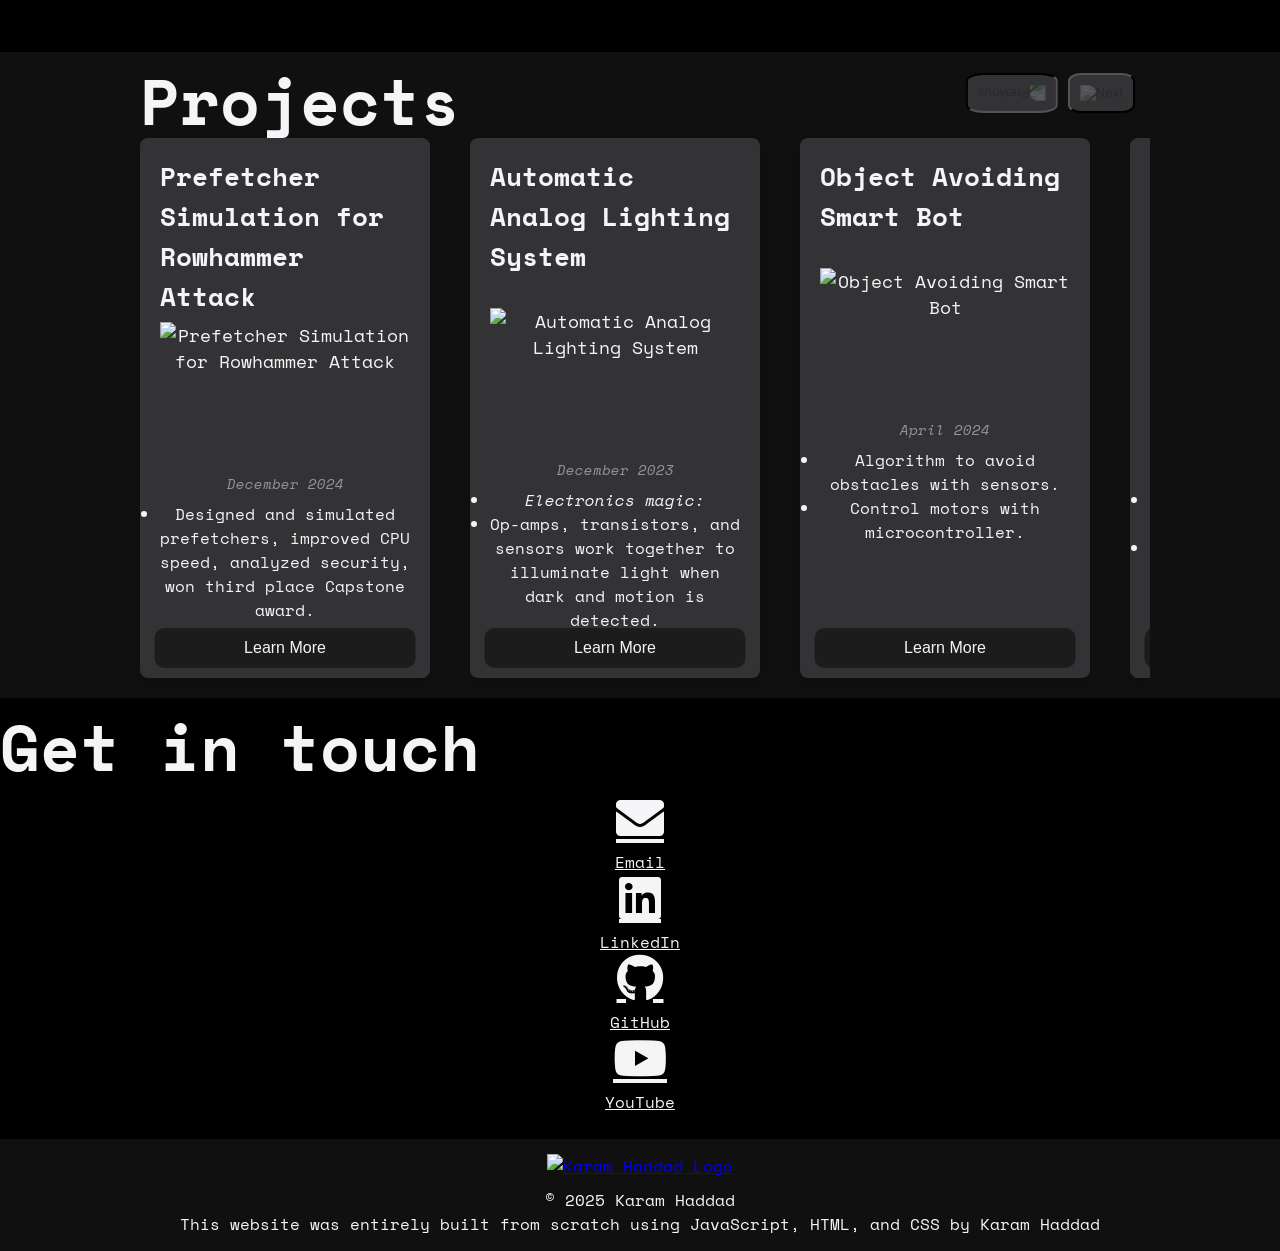
==== commit f6ea492c: "about me added" ====
--- a/index.html
+++ b/index.html
@@ -139,8 +139,8 @@
             <button class="button-64" role="button"><span class="text">My Resume</span></button>
         </a>
         -->
-        <p class="about-me-tagline mt-2 text-lg text-gray-300 text-center">
-        Electrical Engineer Protfolio | Embedded Processors | Projects & More</p>
+        <p class="about-me-tagline mt-2 text-base text-gray-300 text-center px-10">
+            I enjoy problem solving by combining my hardware and software skills <br>to create reliable solutions. Explore my portfolio!</p>
     </section>
 
     <!-- Experience Section -->
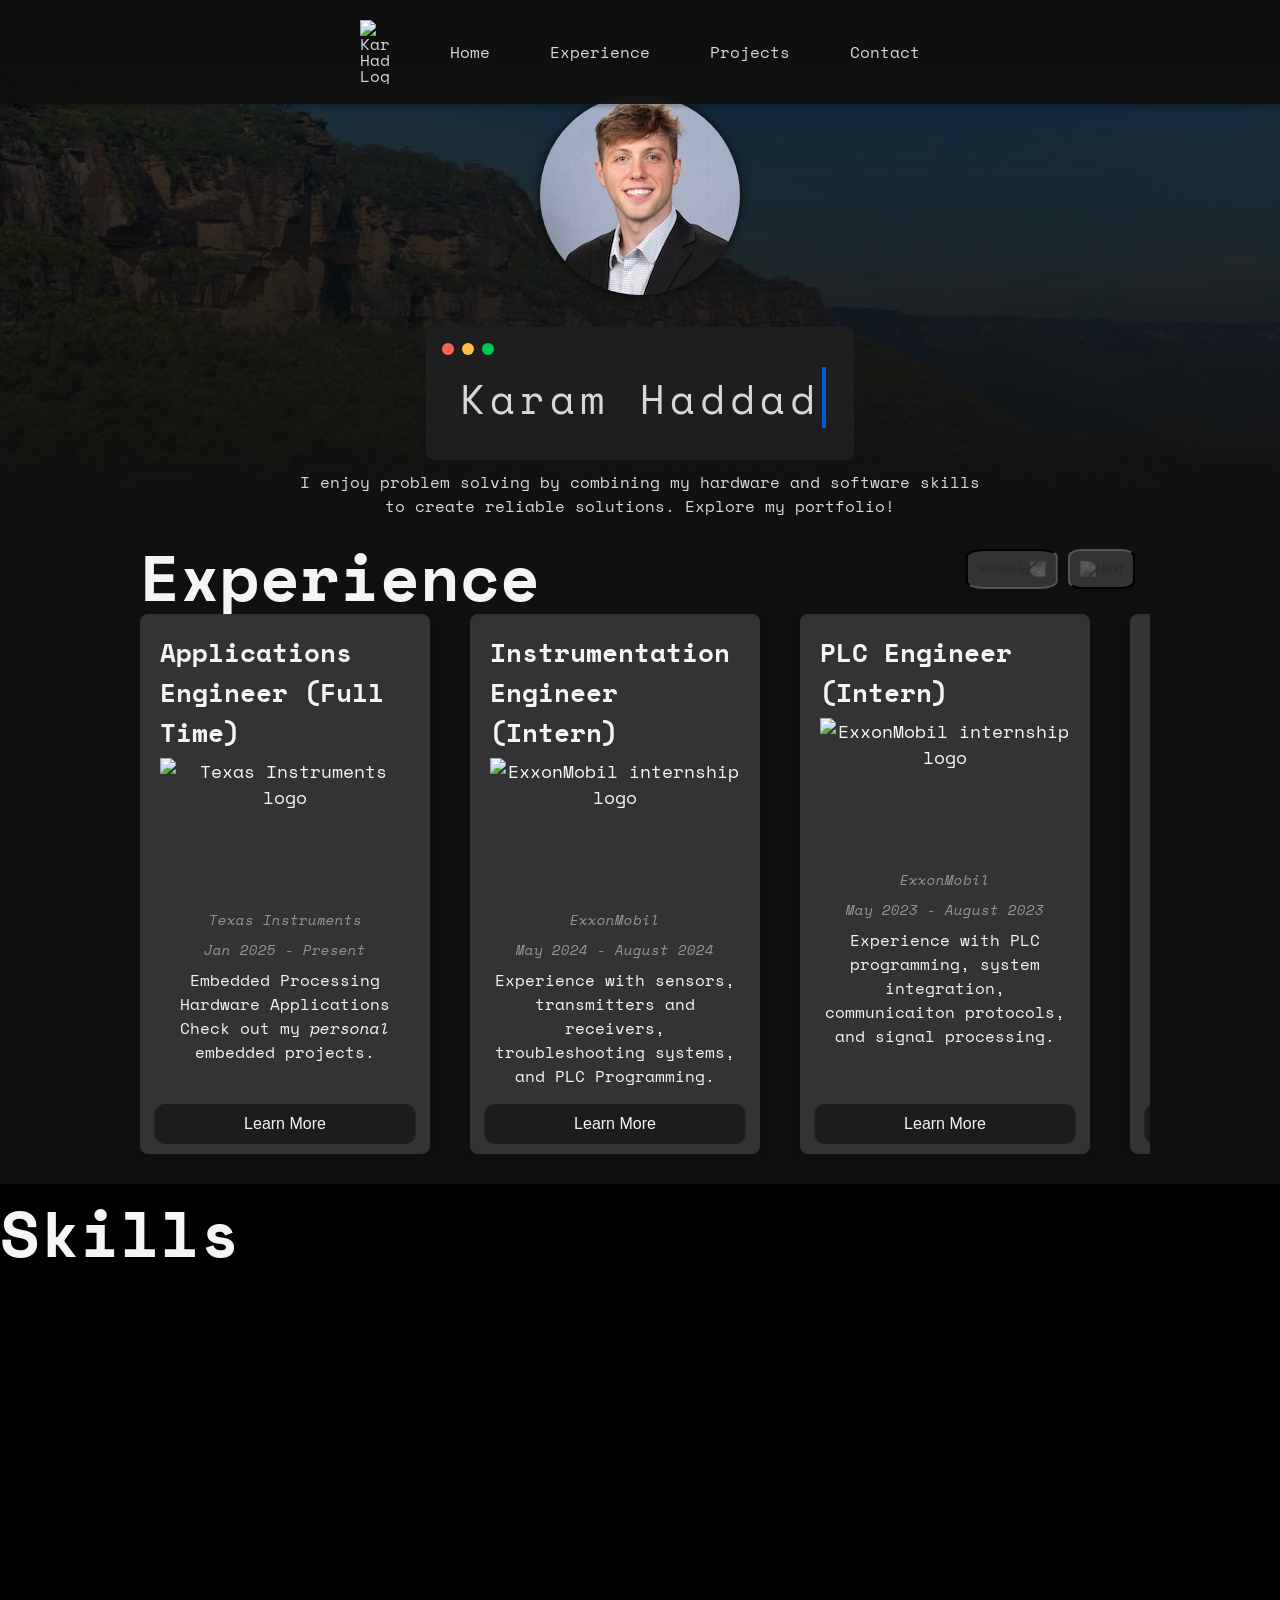
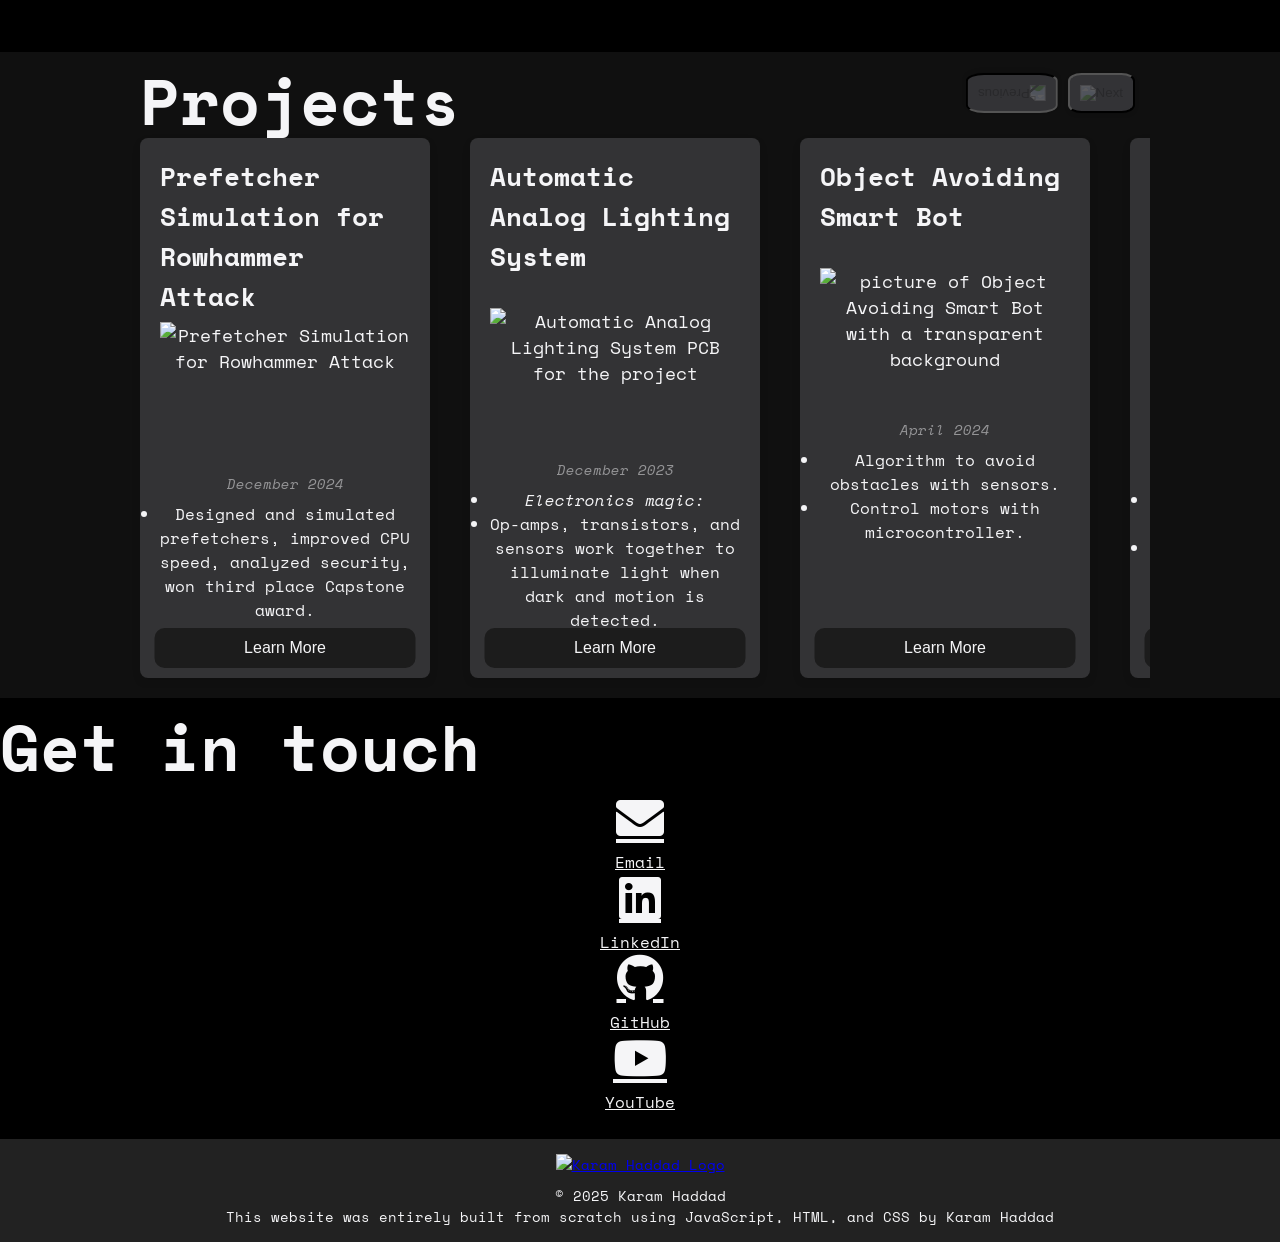
==== commit 76b0ec9f: "Changed background pic" ====
--- a/index.html
+++ b/index.html
@@ -372,7 +372,7 @@
                     <div class="experience-info">
                         <h2 class="experience-brand">Automatic Analog Lighting System</h2><br>
                         <div class="experience-image">
-                            <img src="projects/auto_light.png" class="experience-thumb" alt="Automatic Analog Lighting System" loading="lazy">
+                            <img src="projects/auto_light.png" class="experience-thumb" alt="Automatic Analog Lighting System PCB for the project" loading="lazy">
                         </div>
                         <p class="experience-date">
                             <em>December 2023</em>
@@ -391,7 +391,7 @@
                     <div class="experience-info">
                         <h2 class="experience-brand">Object Avoiding Smart Bot</h2><br>
                         <div class="experience-image">
-                            <img src="projects/pi_pico.png" class="experience-thumb" alt="Object Avoiding Smart Bot" loading="lazy">
+                            <img src="projects/pi_pico.png" class="experience-thumb" alt="picture of Object Avoiding Smart Bot with a transparent background" loading="lazy">
                         </div>
                         <p class="experience-date">
                             <em>April 2024</em>
@@ -410,7 +410,7 @@
                     <div class="experience-info">
                         <h2 class="experience-brand">Alarm Clock and Weather Tracking</h2><br>
                         <div class="experience-image">
-                            <img src="projects/clock.png" class="experience-thumb" alt="Alarm Clock and Weather Tracking" loading="lazy">
+                            <img src="projects/clock.png" class="experience-thumb" alt="Alarm Clock and Weather Tracking LED screen DIY" loading="lazy">
                         </div>
                         <p class="experience-date">
                             <em>January 2024</em>
@@ -429,7 +429,7 @@
                     <div class="experience-info">
                         <h2 class="experience-brand">Web Developing & Portfolio</h2><br>
                         <div class="experience-image">
-                            <img src="projects/seo.png" class="experience-thumb" alt="Web Developing & Portfolio" loading="lazy">
+                            <img src="projects/seo.png" class="experience-thumb" alt="Web Developing & Portfolio SEO colorful picture" loading="lazy">
                         </div>
                         <p class="experience-date">
                             <em>February 2024</em>
--- a/css/style.css
+++ b/css/style.css
@@ -43,14 +43,16 @@
 }
 
 footer{
+  margin-top:15px;
   text-align: center;
   color: #F5F5F7;
-  background-color: #101010;
+  background-color: #222222;
   padding:15px;
+  font-size: 0.9em;
 }
 
 .footer-logo{
-  width: 40px;
+  width: 30px;
   margin:auto;
   padding-bottom:10px; 
 }
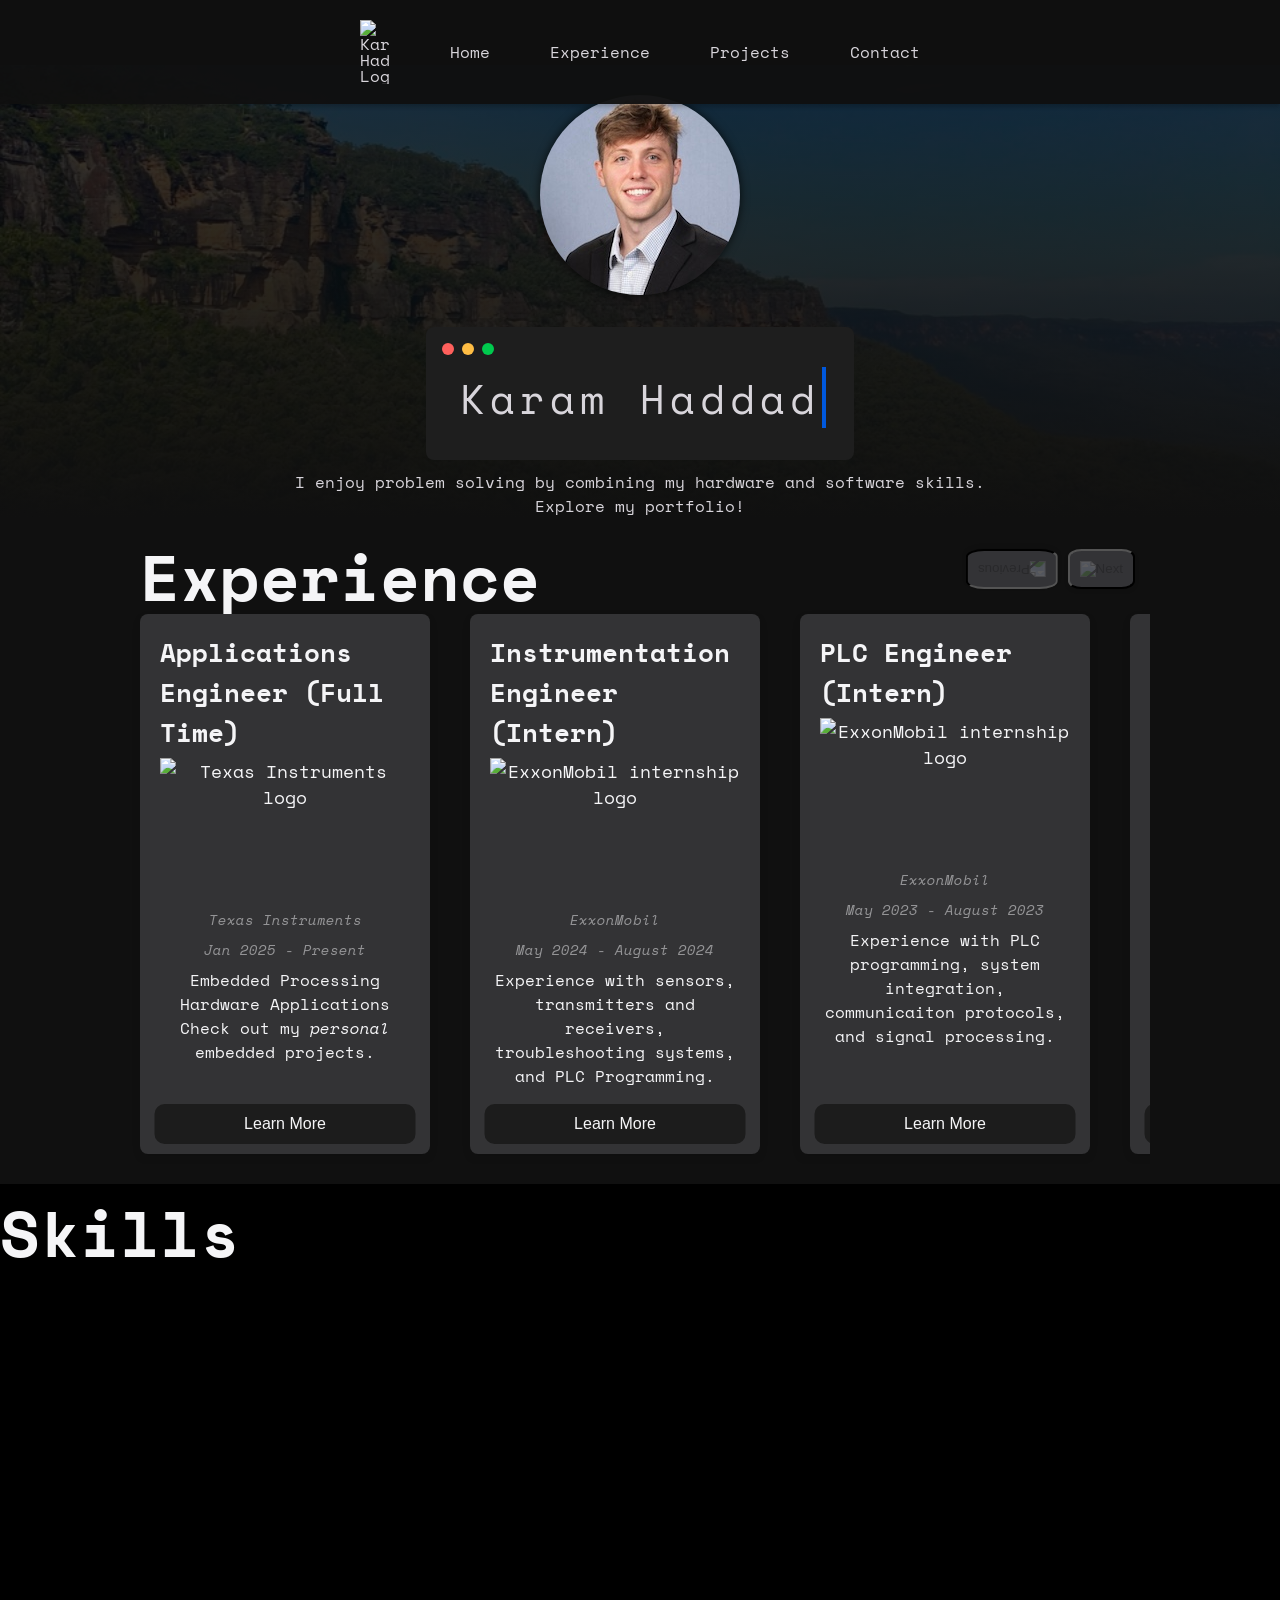
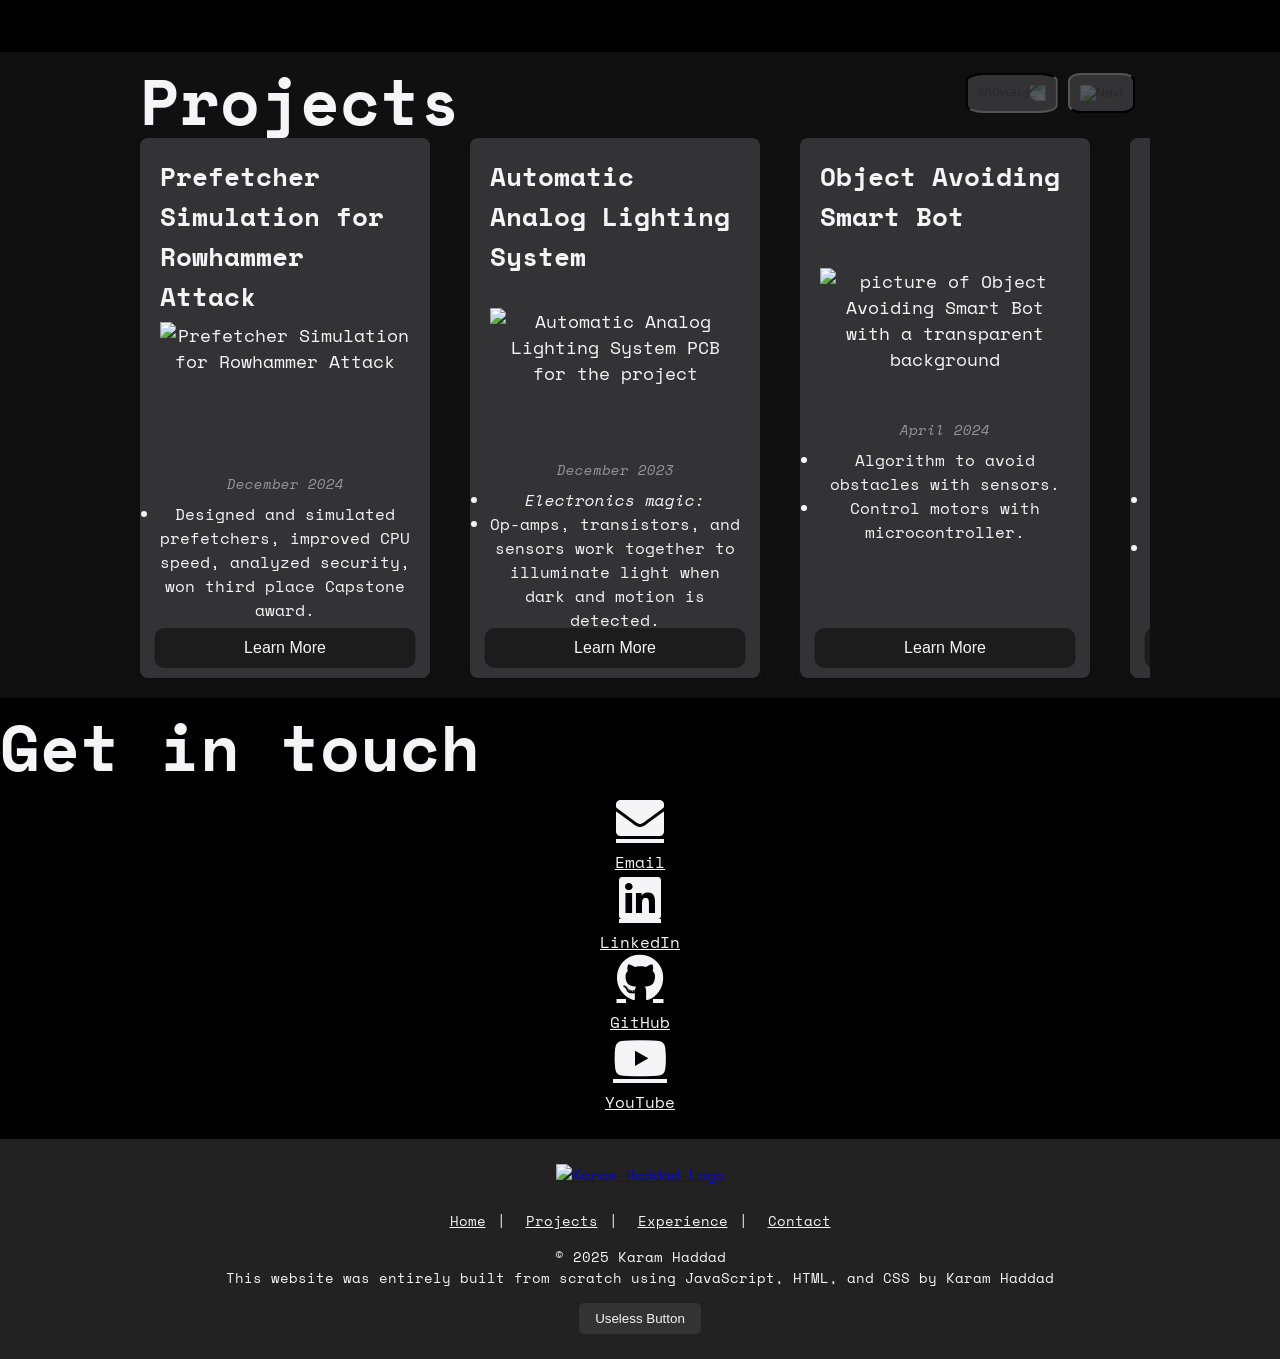
==== commit b0957ece: "added the useless button feature" ====
--- a/index.html
+++ b/index.html
@@ -17,7 +17,7 @@
   <!-- Twitter Card -->
   <meta name="twitter:card" content="summary_large_image">
   <meta name="twitter:title" content="Karam Haddad - Electrical Engineer Portfolio">
-  <meta name="twitter:description" content="Explore Karam Haddad’s projects and experience in electrical engineering and more.">
+  <meta name="twitter:description" content="Explore Karam Haddad's projects and experience in electrical engineering and more.">
   <meta name="twitter:image" content="https://karamhaddad.com/header/kh_logo.png">
 
   <!-- Canonical URL -->
@@ -140,7 +140,7 @@
         </a>
         -->
         <p class="about-me-tagline mt-2 text-base text-gray-300 text-center px-10">
-            I enjoy problem solving by combining my hardware and software skills <br>to create reliable solutions. Explore my portfolio!</p>
+            I enjoy problem solving by combining my hardware and software skills.<br>Explore my portfolio!</p>
     </section>
 
     <!-- Experience Section -->
@@ -477,11 +477,20 @@
   </main>
 
   <footer>
+    <div class="footer-content">
       <a href="#home">
-          <img src="header/kh_logo.png" alt="Karam Haddad Logo" class="footer-logo" loading="lazy">
+        <img src="header/kh_logo.png" alt="Karam Haddad Logo" class="footer-logo" loading="lazy">
       </a>
+      <div class="footer-links">
+        <a href="index.html#home">Home</a>
+        <a href="index.html#projects">Projects</a>
+        <a href="index.html#experience">Experience</a>
+        <a href="index.html#contact">Contact</a>
+      </div>
       <p>&copy; 2025 Karam Haddad</p>
       <p>This website was entirely built from scratch using JavaScript, HTML, and CSS by Karam Haddad</p>
+      <button id="useless-button" class="useless-button">Useless Button</button>
+    </div>
   </footer>
 
   <script src="script.js"></script>
--- a/css/style.css
+++ b/css/style.css
@@ -42,26 +42,96 @@
   color: #F5F5F7;
 }
 
-footer{
-  margin-top:15px;
+/* Footer Styling */
+footer {
+  margin-top: 15px;
   text-align: center;
   color: #F5F5F7;
   background-color: #222222;
-  padding:15px;
+  padding: 25px 15px;
   font-size: 0.9em;
 }
 
-.footer-logo{
-  width: 30px;
-  margin:auto;
-  padding-bottom:10px; 
+.footer-content {
+  max-width: 1200px;
+  margin: 0 auto;
 }
 
-/* Small screens (phones)*/
+.footer-logo {
+  width: 30px;
+  margin: auto;
+  padding-bottom: 10px;
+}
+
+.footer-links {
+  display: flex;
+  justify-content: center;
+  gap: 20px;
+  margin: 15px 0;
+}
+
+.footer-links a {
+  color: #F5F5F7;
+  text-decoration: underline;
+  transition: opacity 0.3s ease;
+  position: relative;
+  padding: 0 10px;
+}
+
+.footer-links a:not(:last-child)::after {
+  content: '|';
+  position: absolute;
+  right: -10px;
+  color: #F5F5F7;
+  text-decoration: none;
+}
+
+.footer-links a:hover {
+  opacity: 0.7;
+}
+
+/* Mobile Responsiveness */
 @media screen and (max-width: 600px) {
-  /*make footer text smaller*/
-  footer{
+  footer {
     font-size: 0.8em;
+    padding: 20px 10px;
   }
   
+  .footer-links {
+    flex-wrap: wrap;
+    gap: 15px;
+  }
+  
+  .footer-logo {
+    width: 25px;
+    padding-bottom: 10px;
+  }
+  
+  .footer-links a {
+    padding: 0 8px;
+  }
+  
+  .footer-links a:not(:last-child)::after {
+    right: -8px;
+  }
+}
+
+.useless-button {
+  margin-top: 15px;
+  padding: 8px 16px;
+  background-color: #333;
+  color: #F5F5F7;
+  border: none;
+  border-radius: 5px;
+  cursor: pointer;
+  transition: all 0.3s ease;
+}
+
+.useless-button:hover {
+  background-color: #444;
+  transform: scale(1.05);
+}
+
+.useless-button:active {
+  transform: scale(0.95);
 }
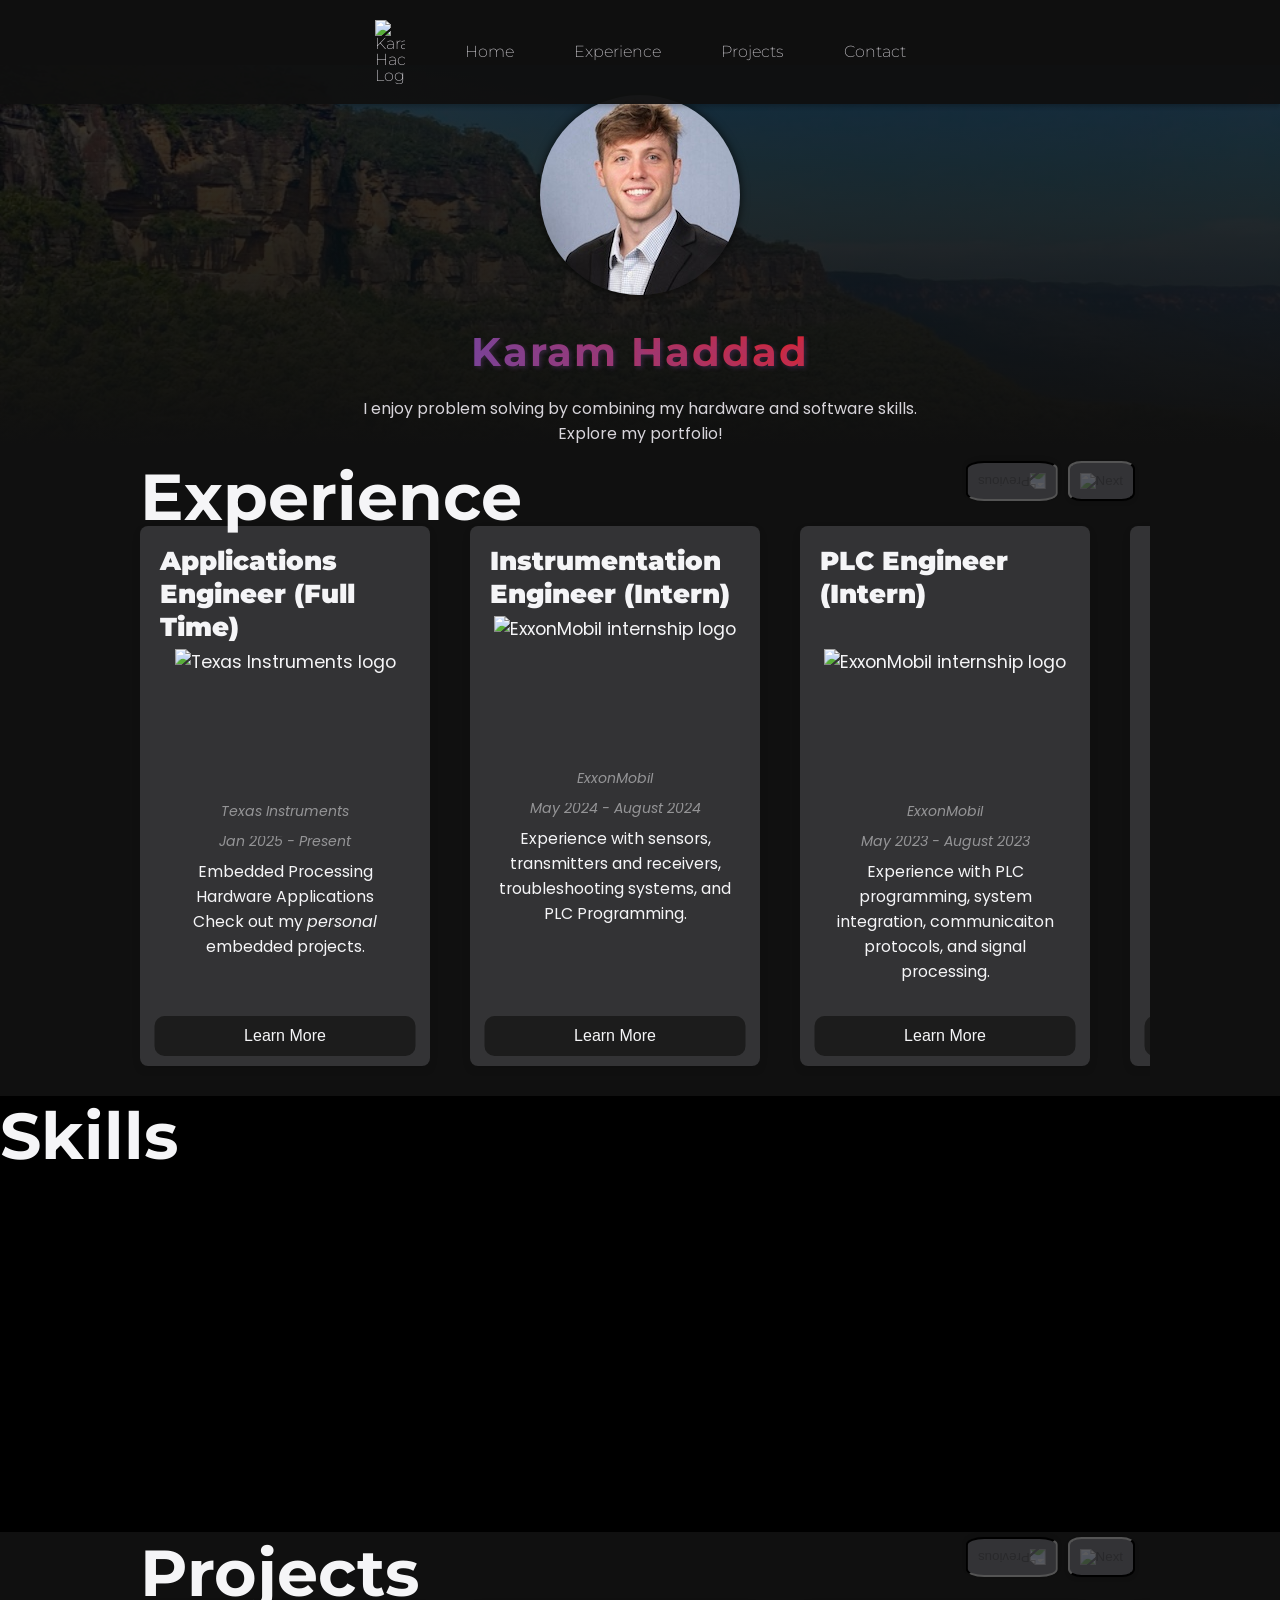
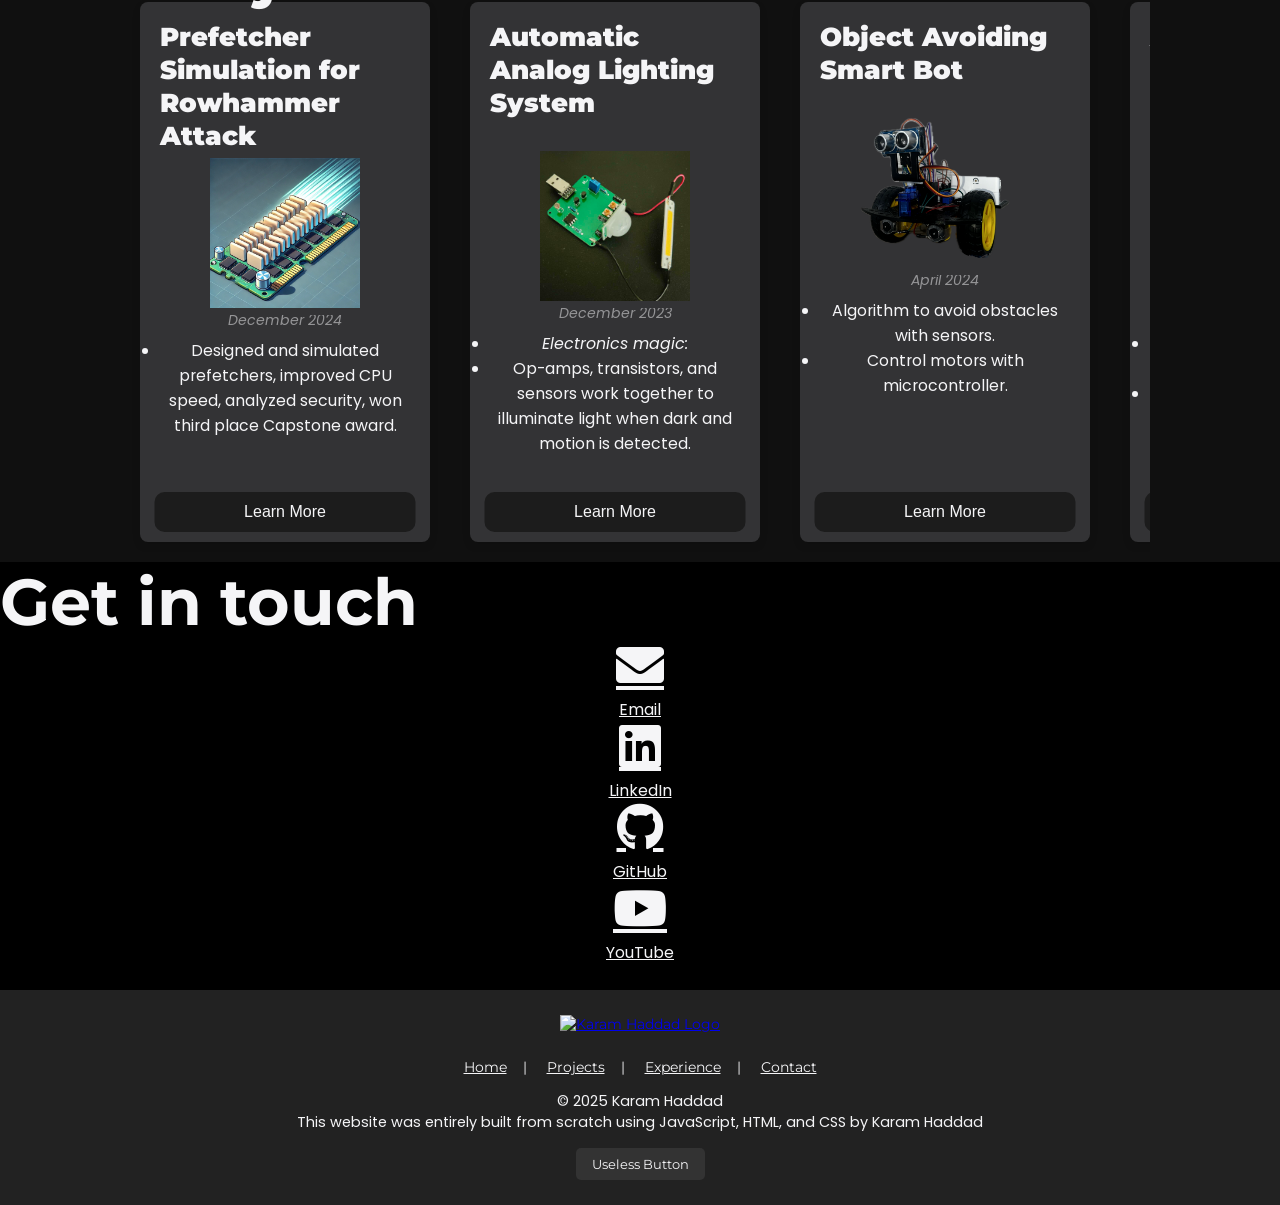
==== commit cc582d9f: "changed font everywhere" ====
--- a/index.html
+++ b/index.html
@@ -75,15 +75,89 @@
       font-family: 'Space Mono', monospace !important;
     }
   </style>
+
+  <!-- Add after the meta tags in the head section -->
+  <link href="https://fonts.googleapis.com/css2?family=Montserrat:wght@400;500;600;700&family=Poppins:wght@300;400;500;600;700&display=swap" rel="stylesheet">
+
+  <!-- Add before the Tailwind CSS script -->
+  <style>
+    body {
+      font-family: 'Poppins', sans-serif;
+    }
+    
+    nav, 
+    .mobile-menu,
+    .desktop-menu,
+    footer,
+    .footer-content,
+    .footer-links,
+    .useless-button {
+      font-family: 'Montserrat', sans-serif;
+    }
+    
+    h1, h2, h3, h4, h5, h6, 
+    .section-title, 
+    .card-title, 
+    .feature-title,
+    .skill,
+    .button,
+    .cta-button {
+      font-family: 'Montserrat', sans-serif;
+    }
+    
+    p, 
+    .card-description, 
+    .feature-description,
+    li,
+    .about-me-tagline {
+      font-family: 'Poppins', sans-serif;
+    }
+  </style>
+
+  <!-- Replace the typewriter section with the gradient animation -->
+  <style>
+    /* Remove typewriter animation */
+    .mac-window {
+      background: #1e1e1e;
+      border-radius: 8px;
+      padding: 2rem;
+      padding-top: 2.5rem;
+      position: relative;
+      margin: 2rem auto 10px auto;
+      width: max-width: 90%;
+    }
+    
+    /* Add gradient animation for the name */
+    .gradient-name {
+      font-size: 2.5em;
+      font-weight: 700;
+      margin-bottom: 20px;
+      font-family: 'Montserrat', sans-serif;
+      background: linear-gradient(to right, #7b4397, #dc2430, #7b4397);
+      background-size: 200% auto;
+      -webkit-background-clip: text;
+      -webkit-text-fill-color: transparent;
+      background-clip: text;
+      text-shadow: 2px 2px 4px rgba(123, 67, 151, 0.3);
+      letter-spacing: 2px;
+      animation: gradient 3s linear infinite;
+    }
+    
+    @keyframes gradient {
+      to {
+        background-position: 200% center;
+      }
+    }
+  </style>
 </head>
 <body>
+  <!-- Progress Bar for Scrolling -->
+  <div class="progress-container">
+    <div class="progress-bar" id="myBar"></div>
+  </div>
+
   <!-- Skip to content link for accessibility -->
   <a class="skip-link" href="#main-content" style="position:absolute; left:-999px; top:-999px;">Skip to main content</a>
-
-  <!-- Progress bar for scrolling -->
-  <div class="progress-container">
-      <div class="progress-bar" id="myBar"></div>
-  </div>
 
   <header>
     <!-- Navigation -->
@@ -122,23 +196,7 @@
     <!-- Home Section -->
     <section id="home" class="about-me">
         <img src="header/karam_haddad_headshot.jpg" alt="Karam Haddad Headshot" class="headshot" loading="lazy">
-        <div class="mac-window">
-            <div class="traffic-lights">
-                <div class="light red"></div>
-                <div class="light yellow"></div>
-                <div class="light green"></div>
-            </div>
-            <div class="typewriter">
-                <!-- Typewriter effect for name -->
-                <h1 id="name">Karam Haddad</h1>
-            </div>
-        </div>
-        <!-- Uncomment if you wish to include the resume button -->
-        <!--
-        <a href="https://docs.google.com/document/d/1ZLVUx_X2Up4vq6tpXCSxZeAjEZB9d59mdhuybr0AU9k/edit?usp=sharing" target="_blank">
-            <button class="button-64" role="button"><span class="text">My Resume</span></button>
-        </a>
-        -->
+        <h1 class="gradient-name">Karam Haddad</h1>
         <p class="about-me-tagline mt-2 text-base text-gray-300 text-center px-10">
             I enjoy problem solving by combining my hardware and software skills.<br>Explore my portfolio!</p>
     </section>
@@ -195,7 +253,7 @@
                 </div>
                 <div class="experience-card">
                     <div class="experience-info">
-                        <h2 class="experience-brand">PLC Engineer (Intern)</h2>
+                        <h2 class="experience-brand">PLC Engineer (Intern)<br><br></h2>
                         <div class="experience-image">
                             <img src="experience/ExxonMobil1.webp" class="experience-thumb" alt="ExxonMobil internship logo" loading="lazy">
                         </div>
--- a/css/nav.css
+++ b/css/nav.css
@@ -9,6 +9,7 @@
 
 /* Styling for the navigation bar DESKTOP============================================================VVVVVV*/
 nav {
+  font-family: 'Montserrat', sans-serif;
   /*make the background black but also slightly backdrop blur */
   background-color: rgba(16, 16, 16, 0.96);
   overflow: hidden;
@@ -79,6 +80,7 @@
 }
 
 .mobile-menu a {
+  font-family: 'Montserrat', sans-serif;
   padding: 20px;
   color: #d8d5db;
   text-decoration: none;
@@ -106,6 +108,11 @@
   text-decoration: none;
   color: #d8d5db;
   padding: 10px 15px;
+}
+
+.desktop-menu li {
+  font-family: 'Montserrat', sans-serif;
+  /* Rest of properties remain the same */
 }
 
 .menu-icon {
--- a/css/head.css
+++ b/css/head.css
@@ -30,15 +30,17 @@
   margin-top: 30px;
 }
 
-.mac-window{
+.mac-window {
   background: #1e1e1e;
-  border-radius:8px;
+  border-radius: 8px;
   padding: 2rem;
   padding-top: 2.5rem; /*to make room for the traffic light*/
-  position:relative;
+  position: relative;
   margin: 2rem auto 10px auto; /*top, right, bottom, left.*/
-  width: max-content;
+  max-width: 90%;
+  width: auto;
 }
+
 .traffic-lights {
   /* Styling for the window control buttons */
   position: absolute;
@@ -47,45 +49,46 @@
   display: flex;
   gap: 0.5rem;
 }
+
 .traffic-lights .light {
   /* Common styling for all lights */
   height: 12px;
   width: 12px;
   border-radius: 50%;
 }
+
 .light.red {
   background: #ff605c;
 }
+
 .light.yellow {
   background: #ffbd44;
 }
+
 .light.green {
   background: #00ca4e;
 }
 
-/*typewriter effect*/
-@keyframes typing {
-  /*Typing effect from nothing to full width text.*/
-  from { width: 0; }
-  to { width: 100%; }
+/* Add gradient animation for the name */
+.gradient-name {
+  font-size: 3em; /* Increased size since it's no longer in a container */
+  font-weight: 700;
+  margin: 2rem auto 20px auto; /* Add some margin to replace the window spacing */
+  font-family: 'Montserrat', sans-serif;
+  background: linear-gradient(to right, #7b4397, #dc2430, #7b4397);
+  background-size: 200% auto;
+  -webkit-background-clip: text;
+  -webkit-text-fill-color: transparent;
+  background-clip: text;
+  text-shadow: 2px 2px 4px rgba(123, 67, 151, 0.3);
+  letter-spacing: 2px;
+  animation: gradient 3s linear infinite;
 }
-@keyframes blink-caret {
-  /*Blinking cursor effect from transparent to colored.*/
-  from, to { border-color: transparent; } 
-  50% { border-color: #0058DD; }
-}
-.typewriter h1 {
-  /* Styling for typewriter effect */
-  font-weight:normal; /*instead of usual bold for h1*/
-  padding-top:2px;
-  font-size: 2.5em;
 
-  overflow: hidden;
-  white-space: nowrap; /*keeps it on one line*/
-  margin: 0 auto; /*centers it*/
-  letter-spacing: .15em; 
-  animation: typing 3s steps(12, end) forwards, blink-caret 1s step-end infinite;
-  border-right: .1em solid #0058DD; /* The typewriter cursor */
+@keyframes gradient {
+  to {
+    background-position: 200% center;
+  }
 }
 
 /* BUTTON CSS RESUME */
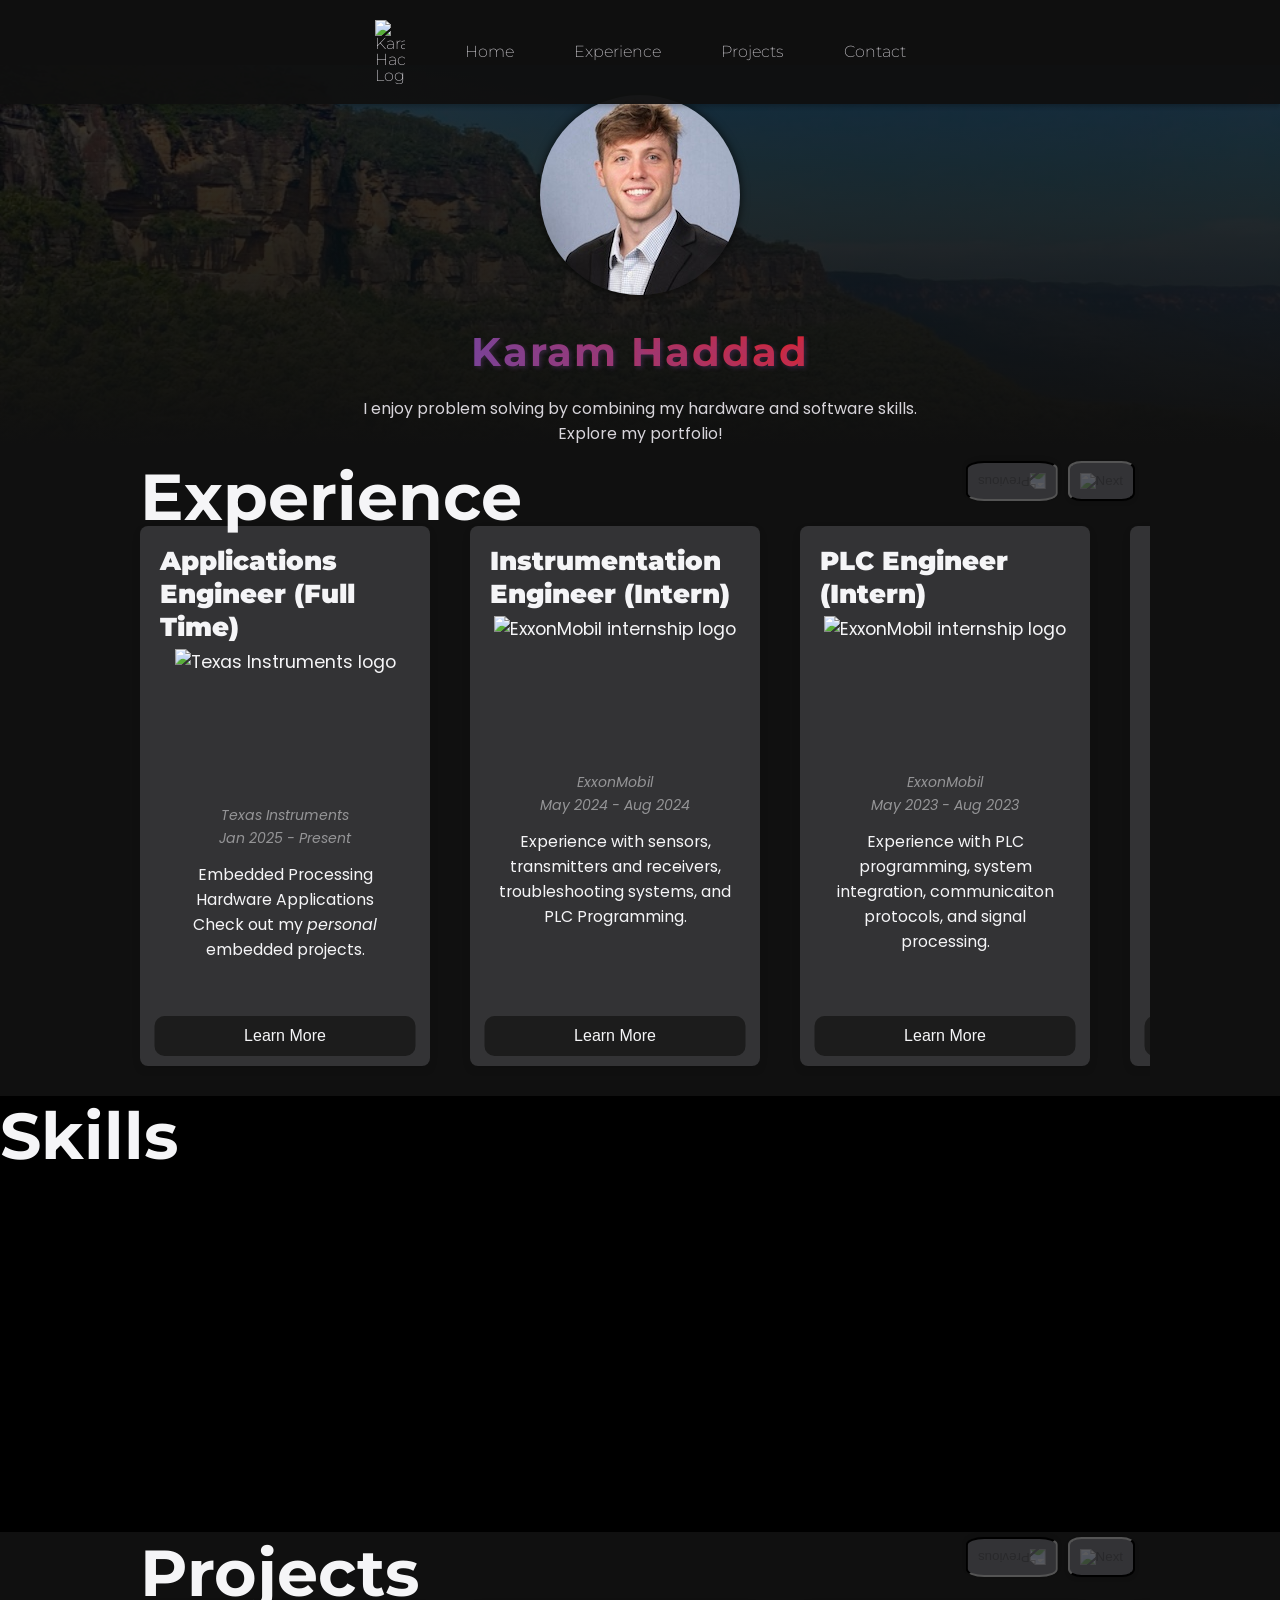
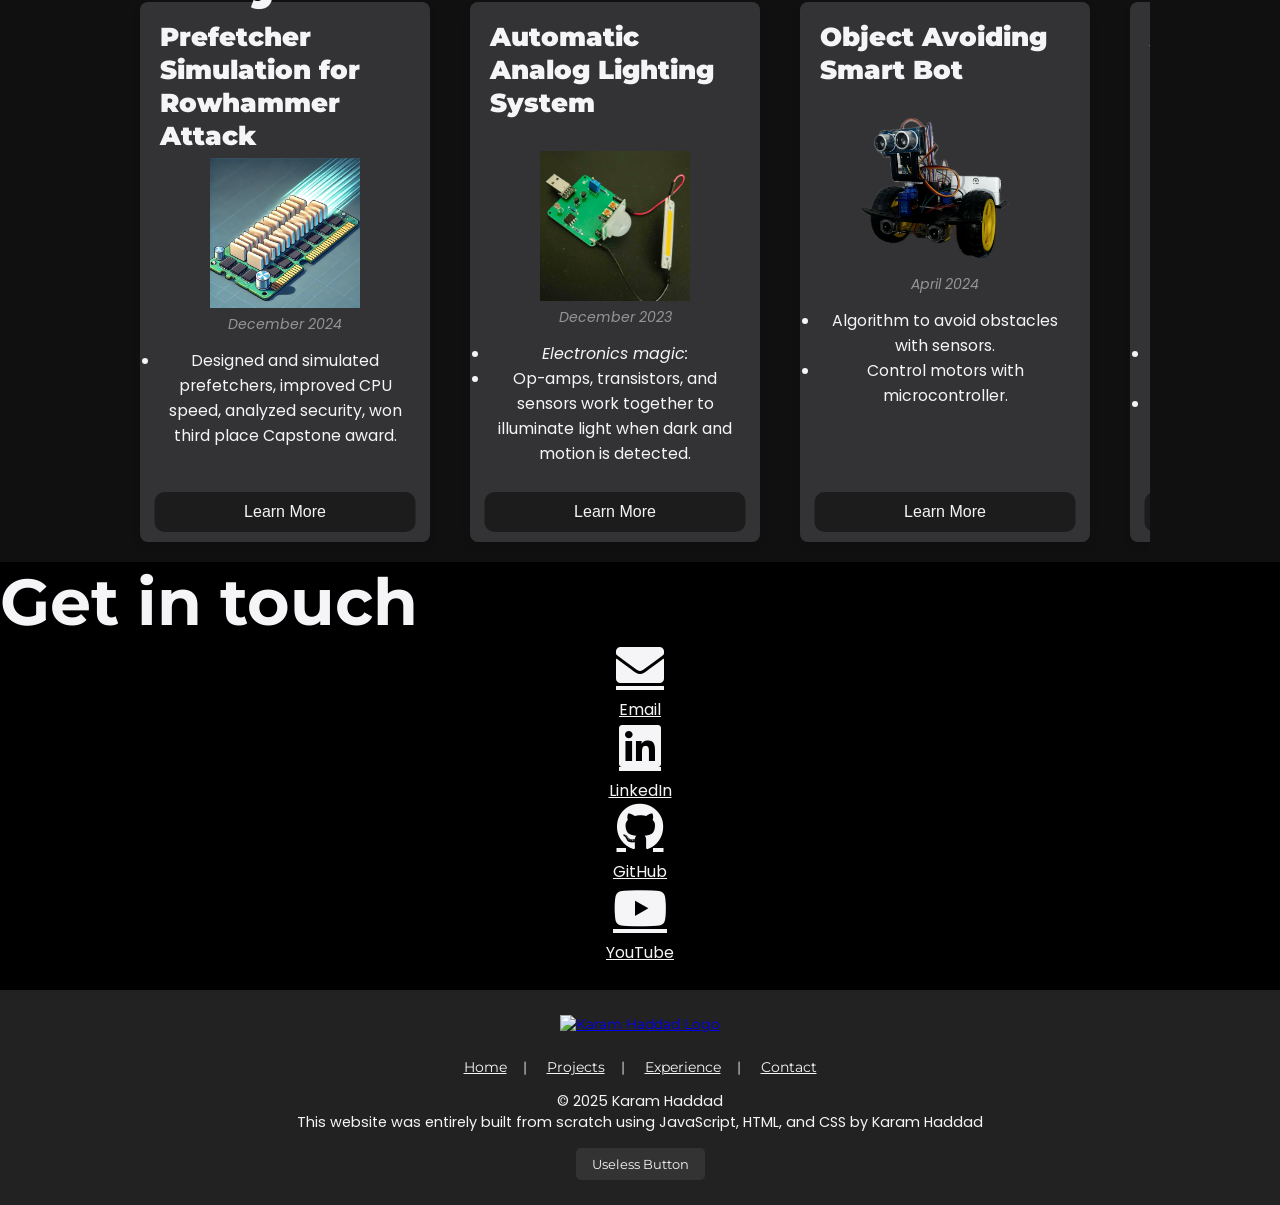
==== commit a322209c: "changed sizes and margin for experience and index.html" ====
--- a/index.html
+++ b/index.html
@@ -197,7 +197,7 @@
     <section id="home" class="about-me">
         <img src="header/karam_haddad_headshot.jpg" alt="Karam Haddad Headshot" class="headshot" loading="lazy">
         <h1 class="gradient-name">Karam Haddad</h1>
-        <p class="about-me-tagline mt-2 text-base text-gray-300 text-center px-10">
+        <p class="about-me-tagline text-base text-gray-300 text-center px-10">
             I enjoy problem solving by combining my hardware and software skills.<br>Explore my portfolio!</p>
     </section>
 
@@ -243,7 +243,7 @@
                             <em>ExxonMobil</em>
                         </p>
                         <p class="experience-date">
-                            <em>May 2024 - August 2024</em>
+                            <em>May 2024 - Aug 2024</em>
                         </p>
                         <p class="experience-description">
                             Experience with sensors, transmitters and receivers, troubleshooting systems, and PLC Programming.
@@ -253,7 +253,7 @@
                 </div>
                 <div class="experience-card">
                     <div class="experience-info">
-                        <h2 class="experience-brand">PLC Engineer (Intern)<br><br></h2>
+                        <h2 class="experience-brand">PLC Engineer (Intern)<br></h2>
                         <div class="experience-image">
                             <img src="experience/ExxonMobil1.webp" class="experience-thumb" alt="ExxonMobil internship logo" loading="lazy">
                         </div>
@@ -261,7 +261,7 @@
                             <em>ExxonMobil</em>
                         </p>
                         <p class="experience-date">
-                            <em>May 2023 - August 2023</em>
+                            <em>May 2023 - Aug 2023</em>
                         </p>
                         <p class="experience-description">
                             Experience with PLC programming, system integration, communicaiton protocols, and signal processing.
--- a/css/experience.css
+++ b/css/experience.css
@@ -112,6 +112,7 @@
   height: 150px;
   overflow: hidden; /*this line is used to hide the overflowing content*/
   object-fit: contain; /*this line is used to make the image fit the container*/
+  margin-bottom: 10px;
 }
 
 .experience-thumb {
@@ -133,11 +134,10 @@
   display: block; /* Ensure these are on new lines */
   width: 100%;
   height: 20px;
-  line-height: 10px;
+  line-height: 13px;
   overflow: hidden;
   opacity: 0.5;
   margin-bottom: 3px;
-  margin-top:7px;
   font-size: 0.8em;
 }
 
@@ -147,6 +147,7 @@
   font-weight: 900;
   font-size: 0.9em;
   font-weight:normal;
+  margin-top: 7px;
 }
 
 .card-btn {
@@ -236,8 +237,11 @@
     padding-bottom:450px;
   }
   /*make experience text*/
+  .experience-date{
+    font-size: 0.95em;
+  }
   .experience-info{
-    font-size: 0.9em;
+    font-size: 0.94em;
   }
   /*make experience button smaller*/
   .card-btn {
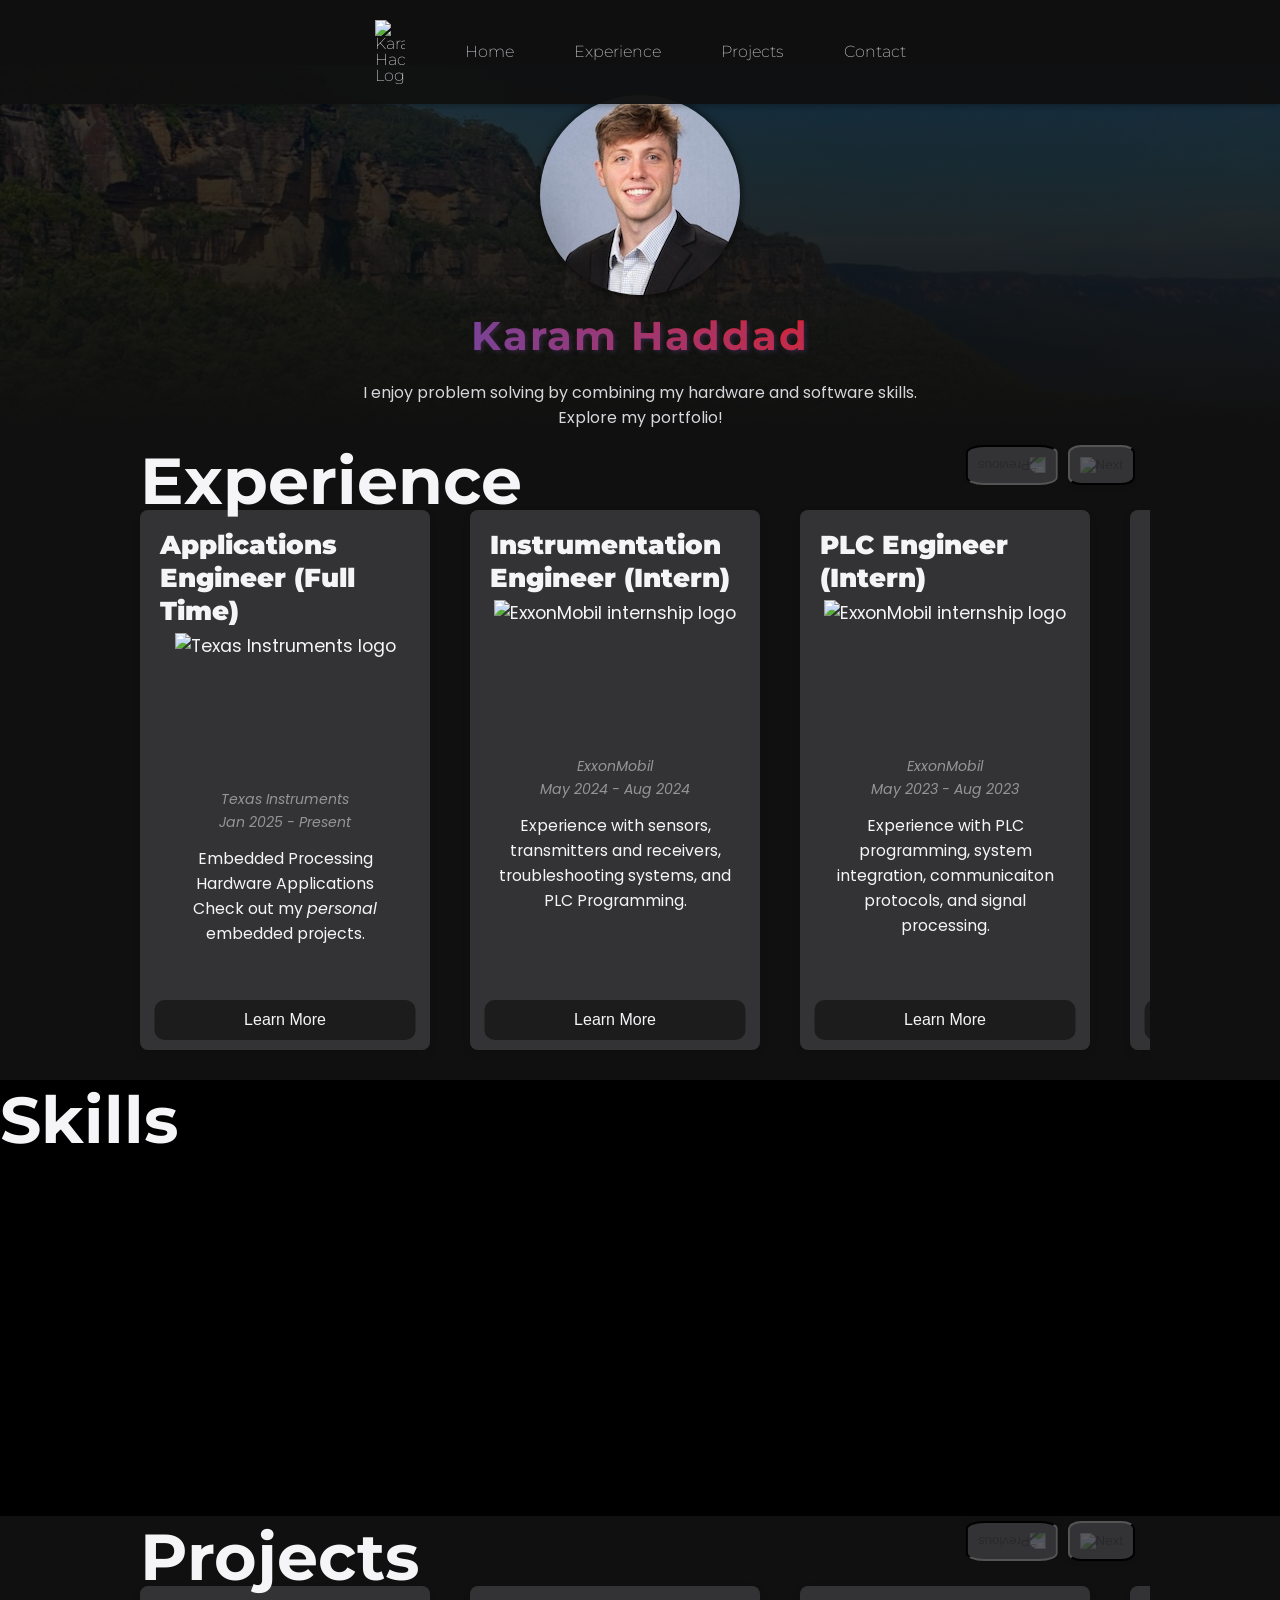
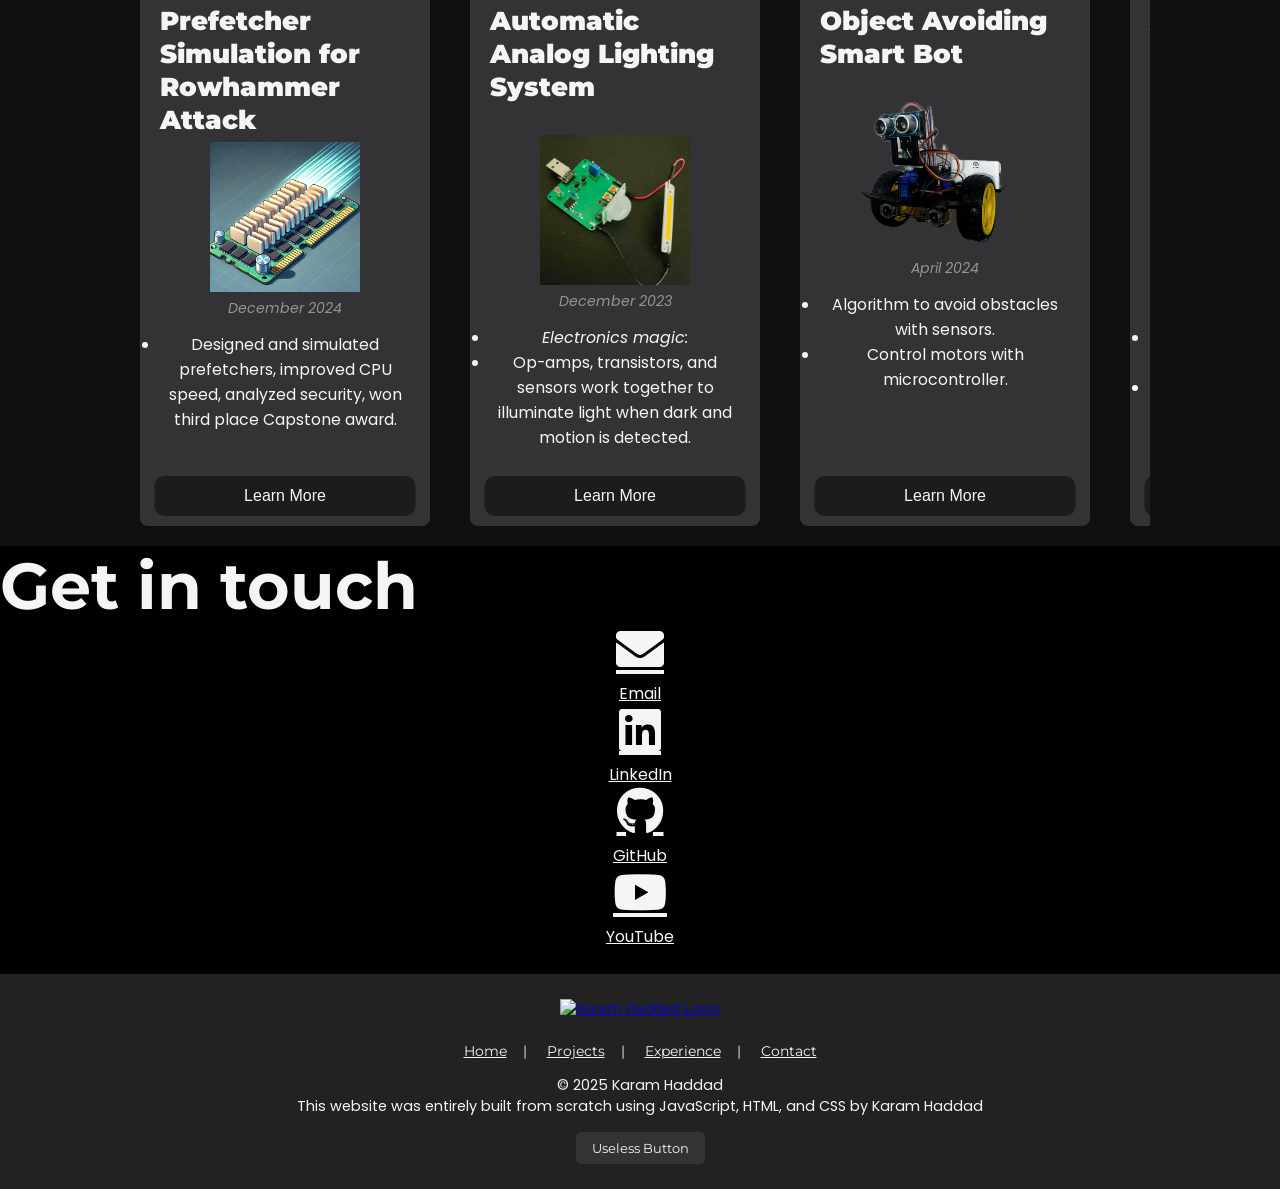
==== commit 6f8723e2: "rewording and rearrangement for consistency" ====
--- a/index.html
+++ b/index.html
@@ -331,13 +331,13 @@
                             <i class="fas fa-microchip"></i>
                             <span>Embedded Systems</span>
                         </div>
+                        <div class="flex items-center gap-2 bg-indigo-500 px-3 py-1 rounded">
+                            <i class="fas fa-wave-square"></i>
+                            <span>Analog/Digital Processing</span>
+                        </div>
                         <div class="flex items-center gap-2 bg-yellow-600 px-3 py-1 rounded">
                             <i class="fas fa-chart-bar"></i>
                             <span>Data Analysis</span>
-                        </div>
-                        <div class="flex items-center gap-2 bg-indigo-500 px-3 py-1 rounded">
-                            <i class="fas fa-wave-square"></i>
-                            <span>Analog/Digital Processing</span>
                         </div>
                         <div class="flex items-center gap-2 bg-pink-500 px-3 py-1 rounded">
                             <i class="fas fa-sliders-h"></i>
--- a/css/head.css
+++ b/css/head.css
@@ -6,8 +6,6 @@
 
 /* Styling for the profile section */
 .about-me{
-  margin: 0;
-  padding: 0;
   width: 100%;
   background-image: linear-gradient(rgba(0, 0, 0, 0.75), rgb(16, 16, 16)),
   url(../banner.jpeg);
@@ -30,50 +28,11 @@
   margin-top: 30px;
 }
 
-.mac-window {
-  background: #1e1e1e;
-  border-radius: 8px;
-  padding: 2rem;
-  padding-top: 2.5rem; /*to make room for the traffic light*/
-  position: relative;
-  margin: 2rem auto 10px auto; /*top, right, bottom, left.*/
-  max-width: 90%;
-  width: auto;
-}
-
-.traffic-lights {
-  /* Styling for the window control buttons */
-  position: absolute;
-  top: 1rem;
-  left: 1rem;
-  display: flex;
-  gap: 0.5rem;
-}
-
-.traffic-lights .light {
-  /* Common styling for all lights */
-  height: 12px;
-  width: 12px;
-  border-radius: 50%;
-}
-
-.light.red {
-  background: #ff605c;
-}
-
-.light.yellow {
-  background: #ffbd44;
-}
-
-.light.green {
-  background: #00ca4e;
-}
-
 /* Add gradient animation for the name */
 .gradient-name {
   font-size: 3em; /* Increased size since it's no longer in a container */
   font-weight: 700;
-  margin: 2rem auto 20px auto; /* Add some margin to replace the window spacing */
+  margin: 1rem auto 10px auto; /* this is margin for first top, right, bottom, left.*/
   font-family: 'Montserrat', sans-serif;
   background: linear-gradient(to right, #7b4397, #dc2430, #7b4397);
   background-size: 200% auto;
@@ -91,56 +50,6 @@
   }
 }
 
-/* BUTTON CSS RESUME */
-
-.text{
-  font-size: 1.2em;
-  font-color: #F5F5F7;
-}
-
-.button-64 {
-  margin-bottom: 35px;
-  margin-top:10px;
-
-  align-items: center;
-  background-image: linear-gradient(144deg,#f02ea9, #e92ef0 50%,#af2ef0);
-  border: 0;
-  border-radius: 8px;
-  box-shadow: rgba(152, 65, 252, 1) 0 9px 35px -13px;
-  box-sizing: border-box;
-  display: flex;
-  justify-content: center;
-  line-height: 1em;
-  z-index: 100;
-  padding: 3px; /*outline outside the button*/
-  text-decoration: none;
-  user-select: none;
-  -webkit-user-select: none;
-  touch-action: manipulation;
-  white-space: nowrap;
-  cursor: pointer;
-}
-
-.button-64:active,
-.button-64:hover {
-  outline: 0;
-}
-
-.button-64 span {
-  background-color: #1e1e1e;
-  border-radius: 6px;
-  height: 100%;
-  transition: 300ms;
-  padding:10px;
-}
-
-.button-64:hover span {
-  background: none;
-}
-/*make the button-64 itself smaller not the text inside it*/
-
-/*END OF BUTTON CSS*/
-
 /* Small screens (phones)*/
 @media (max-width: 600px) {
   /*all h1 needs to be smaller on phones*/
@@ -152,9 +61,6 @@
     width: 160px;
     height: 160px;
   }
-  .button-85{
-    font-size: 0.8em !important;
-  }
   .typewriter h1{
     /*make it important*/
     font-size: 30px !important;
